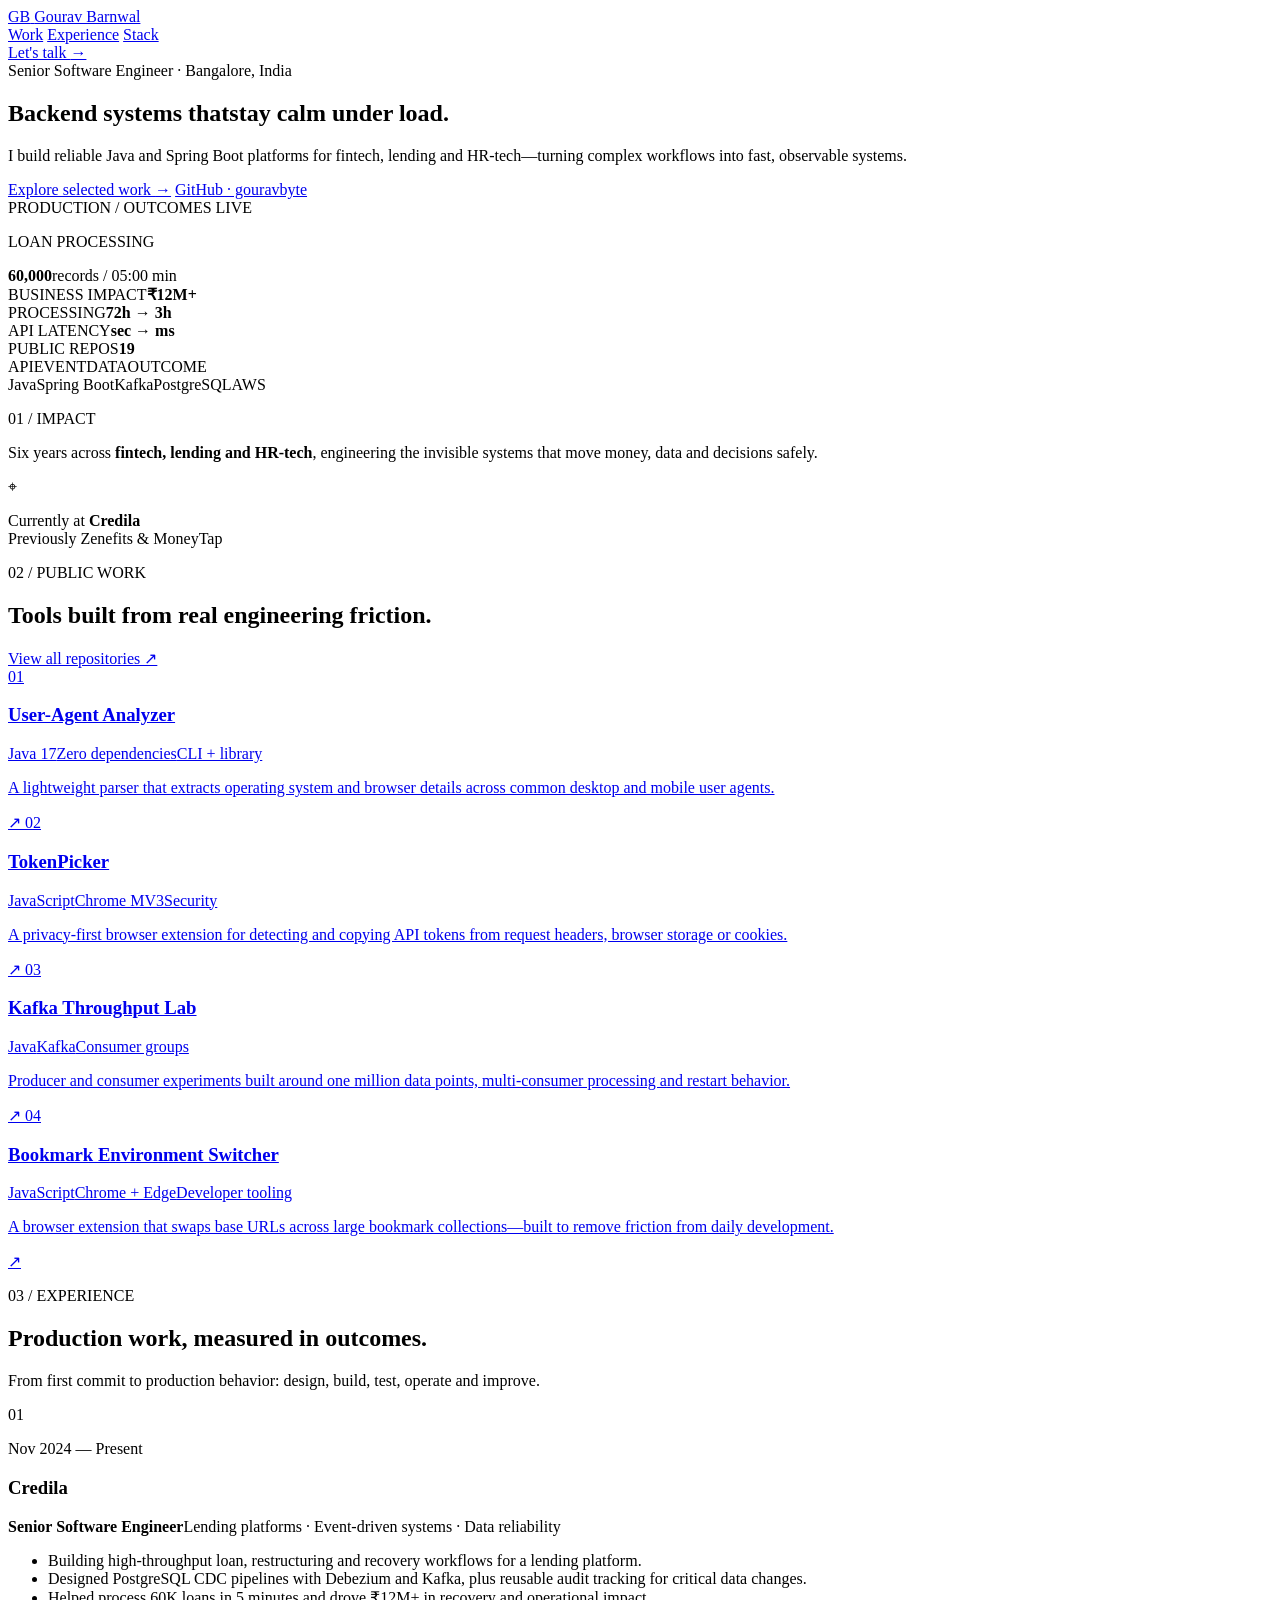
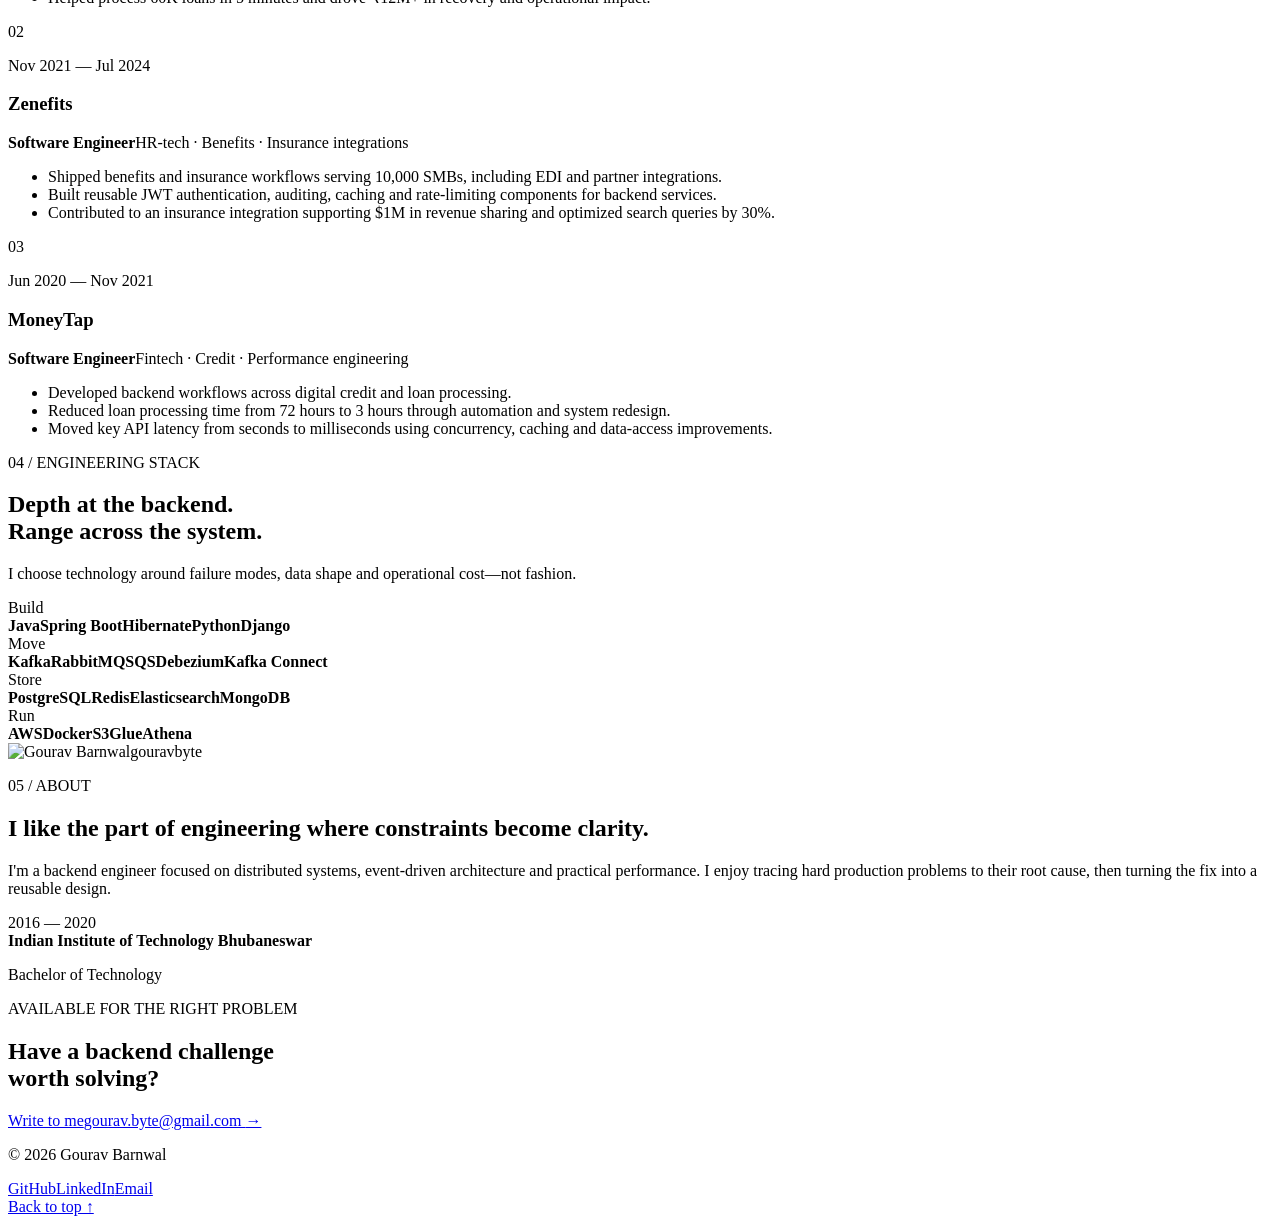
==== index.html @ ee2bed43 "Publish portfolio" ====
<!doctype html>
<html lang="en">
  <head>
    <meta charset="utf-8">
    <meta name="viewport" content="width=device-width, initial-scale=1">
    <title>Gourav Barnwal — Senior Backend Engineer</title>
    <meta name="description" content="Senior Software Engineer building reliable backend systems, distributed platforms, and event-driven architectures with Java and Spring Boot.">
    <meta name="keywords" content="Gourav Barnwal, Senior Software Engineer, Backend Engineer, Java, Spring Boot, Distributed Systems">
    <meta name="theme-color" content="#0b1724">
    <link rel="canonical" href="https://gouravbyte.github.io/">
    <link rel="icon" href="assets/avatar.jpg" type="image/jpeg">
    <link rel="preload" href="assets/avatar.jpg" as="image">
    <link rel="stylesheet" href="assets/styles.css">
    <meta property="og:title" content="Gourav Barnwal — Senior Backend Engineer">
    <meta property="og:description" content="Backend systems that stay calm under load. Java, Spring Boot, Kafka, PostgreSQL and AWS.">
    <meta property="og:type" content="website">
    <meta property="og:url" content="https://gouravbyte.github.io/">
    <meta property="og:image" content="https://avatars.githubusercontent.com/u/154265869?v=4">
    <meta name="twitter:card" content="summary">
    <meta name="twitter:title" content="Gourav Barnwal — Senior Backend Engineer">
    <meta name="twitter:description" content="Backend systems that stay calm under load. Java, Spring Boot, Kafka, PostgreSQL and AWS.">
    <meta name="twitter:image" content="https://avatars.githubusercontent.com/u/154265869?v=4">
  </head>
  <body>
    <main>
      <header class="site-header">
        <a class="brand" href="#top" aria-label="Gourav Barnwal — home">
          <span class="brand-mark">GB</span>
          <span class="brand-name">Gourav Barnwal</span>
        </a>
        <nav aria-label="Primary navigation">
          <a href="#work">Work</a>
          <a href="#experience">Experience</a>
          <a href="#stack">Stack</a>
        </nav>
        <a class="header-contact" href="mailto:gourav.byte@gmail.com">
          Let's talk <span aria-hidden="true">→</span>
        </a>
      </header>

      <section class="hero shell" id="top">
        <div class="hero-copy">
          <div class="eyebrow"><span class="pulse"></span> Senior Software Engineer · Bangalore, India</div>
          <h1>Backend systems that<span>stay calm under load.</span></h1>
          <p class="hero-lede">I build reliable Java and Spring Boot platforms for fintech, lending and HR-tech—turning complex workflows into fast, observable systems.</p>
          <div class="hero-actions">
            <a class="button button-primary" href="#work">Explore selected work <span aria-hidden="true">→</span></a>
            <a class="button button-secondary" href="https://github.com/gouravbyte" target="_blank" rel="noreferrer">GitHub · gouravbyte</a>
          </div>
        </div>
        <div class="signal-card" aria-label="Selected engineering outcomes">
          <div class="signal-head"><span>PRODUCTION / OUTCOMES</span><span class="live"><i></i> LIVE</span></div>
          <div class="signal-main"><p>LOAN PROCESSING</p><strong>60,000</strong><span>records / 05:00 min</span></div>
          <div class="signal-grid">
            <div><span>BUSINESS IMPACT</span><strong>₹12M+</strong></div>
            <div><span>PROCESSING</span><strong>72h → 3h</strong></div>
            <div><span>API LATENCY</span><strong>sec → ms</strong></div>
            <div><span>PUBLIC REPOS</span><strong>19</strong></div>
          </div>
          <div class="signal-flow" aria-hidden="true"><span>API</span><b></b><span>EVENT</span><b></b><span>DATA</span><b></b><span>OUTCOME</span></div>
        </div>
        <div class="hero-foot"><span>Java</span><i></i><span>Spring Boot</span><i></i><span>Kafka</span><i></i><span>PostgreSQL</span><i></i><span>AWS</span></div>
      </section>

      <section class="impact-band" aria-label="Professional summary">
        <div class="shell impact-grid">
          <p class="section-kicker">01 / IMPACT</p>
          <p class="impact-statement">Six years across <strong>fintech, lending and HR-tech</strong>, engineering the invisible systems that move money, data and decisions safely.</p>
          <div class="impact-note">
            <span aria-hidden="true">⌖</span>
            <p>Currently at <strong>Credila</strong><br>Previously Zenefits &amp; MoneyTap</p>
          </div>
        </div>
      </section>

      <section class="projects shell section" id="work">
        <div class="section-heading">
          <div><p class="section-kicker">02 / PUBLIC WORK</p><h2>Tools built from real engineering friction.</h2></div>
          <a class="text-link" href="https://github.com/gouravbyte?tab=repositories" target="_blank" rel="noreferrer">View all repositories ↗</a>
        </div>
        <div class="project-list">
          <a class="project-row" href="https://github.com/gouravbyte/user-agent-analyzer" target="_blank" rel="noreferrer">
            <span class="project-index">01</span>
            <div class="project-title"><h3>User-Agent Analyzer</h3><div class="tag-list"><span>Java 17</span><span>Zero dependencies</span><span>CLI + library</span></div></div>
            <p>A lightweight parser that extracts operating system and browser details across common desktop and mobile user agents.</p>
            <span class="project-arrow" aria-hidden="true">↗</span>
          </a>
          <a class="project-row" href="https://github.com/gouravbyte/TokenPicker" target="_blank" rel="noreferrer">
            <span class="project-index">02</span>
            <div class="project-title"><h3>TokenPicker</h3><div class="tag-list"><span>JavaScript</span><span>Chrome MV3</span><span>Security</span></div></div>
            <p>A privacy-first browser extension for detecting and copying API tokens from request headers, browser storage or cookies.</p>
            <span class="project-arrow" aria-hidden="true">↗</span>
          </a>
          <a class="project-row" href="https://github.com/gouravbyte/kafka-producer-example" target="_blank" rel="noreferrer">
            <span class="project-index">03</span>
            <div class="project-title"><h3>Kafka Throughput Lab</h3><div class="tag-list"><span>Java</span><span>Kafka</span><span>Consumer groups</span></div></div>
            <p>Producer and consumer experiments built around one million data points, multi-consumer processing and restart behavior.</p>
            <span class="project-arrow" aria-hidden="true">↗</span>
          </a>
          <a class="project-row" href="https://github.com/gouravbyte/BookmarkUrlExtension" target="_blank" rel="noreferrer">
            <span class="project-index">04</span>
            <div class="project-title"><h3>Bookmark Environment Switcher</h3><div class="tag-list"><span>JavaScript</span><span>Chrome + Edge</span><span>Developer tooling</span></div></div>
            <p>A browser extension that swaps base URLs across large bookmark collections—built to remove friction from daily development.</p>
            <span class="project-arrow" aria-hidden="true">↗</span>
          </a>
        </div>
      </section>

      <section class="experience-section section" id="experience">
        <div class="shell">
          <div class="section-heading light-heading">
            <div><p class="section-kicker">03 / EXPERIENCE</p><h2>Production work, measured in outcomes.</h2></div>
            <p>From first commit to production behavior: design, build, test, operate and improve.</p>
          </div>
          <div class="timeline">
            <article class="job">
              <div class="job-marker"><span>01</span></div>
              <div class="job-summary"><p>Nov 2024 — Present</p><h3>Credila</h3><strong>Senior Software Engineer</strong><span>Lending platforms · Event-driven systems · Data reliability</span></div>
              <ul><li>Building high-throughput loan, restructuring and recovery workflows for a lending platform.</li><li>Designed PostgreSQL CDC pipelines with Debezium and Kafka, plus reusable audit tracking for critical data changes.</li><li>Helped process 60K loans in 5 minutes and drove ₹12M+ in recovery and operational impact.</li></ul>
            </article>
            <article class="job">
              <div class="job-marker"><span>02</span></div>
              <div class="job-summary"><p>Nov 2021 — Jul 2024</p><h3>Zenefits</h3><strong>Software Engineer</strong><span>HR-tech · Benefits · Insurance integrations</span></div>
              <ul><li>Shipped benefits and insurance workflows serving 10,000 SMBs, including EDI and partner integrations.</li><li>Built reusable JWT authentication, auditing, caching and rate-limiting components for backend services.</li><li>Contributed to an insurance integration supporting $1M in revenue sharing and optimized search queries by 30%.</li></ul>
            </article>
            <article class="job">
              <div class="job-marker"><span>03</span></div>
              <div class="job-summary"><p>Jun 2020 — Nov 2021</p><h3>MoneyTap</h3><strong>Software Engineer</strong><span>Fintech · Credit · Performance engineering</span></div>
              <ul><li>Developed backend workflows across digital credit and loan processing.</li><li>Reduced loan processing time from 72 hours to 3 hours through automation and system redesign.</li><li>Moved key API latency from seconds to milliseconds using concurrency, caching and data-access improvements.</li></ul>
            </article>
          </div>
        </div>
      </section>

      <section class="stack-section shell section" id="stack">
        <div class="stack-intro"><p class="section-kicker">04 / ENGINEERING STACK</p><h2>Depth at the backend.<br>Range across the system.</h2><p>I choose technology around failure modes, data shape and operational cost—not fashion.</p></div>
        <div class="stack-table">
          <div class="stack-row"><span>Build</span><div><strong>Java</strong><strong>Spring Boot</strong><strong>Hibernate</strong><strong>Python</strong><strong>Django</strong></div></div>
          <div class="stack-row"><span>Move</span><div><strong>Kafka</strong><strong>RabbitMQ</strong><strong>SQS</strong><strong>Debezium</strong><strong>Kafka Connect</strong></div></div>
          <div class="stack-row"><span>Store</span><div><strong>PostgreSQL</strong><strong>Redis</strong><strong>Elasticsearch</strong><strong>MongoDB</strong></div></div>
          <div class="stack-row"><span>Run</span><div><strong>AWS</strong><strong>Docker</strong><strong>S3</strong><strong>Glue</strong><strong>Athena</strong></div></div>
        </div>
      </section>

      <section class="about-section">
        <div class="shell about-grid">
          <div class="portrait-wrap"><div class="portrait-halo"></div><img src="assets/avatar.jpg" alt="Gourav Barnwal" width="380" height="430"><span>gouravbyte</span></div>
          <div class="about-copy">
            <p class="section-kicker">05 / ABOUT</p>
            <h2>I like the part of engineering where constraints become clarity.</h2>
            <p>I'm a backend engineer focused on distributed systems, event-driven architecture and practical performance. I enjoy tracing hard production problems to their root cause, then turning the fix into a reusable design.</p>
            <div class="education"><span>2016 — 2020</span><div><strong>Indian Institute of Technology Bhubaneswar</strong><p>Bachelor of Technology</p></div></div>
          </div>
        </div>
      </section>

      <footer>
        <div class="shell footer-grid">
          <div><p class="section-kicker">AVAILABLE FOR THE RIGHT PROBLEM</p><h2>Have a backend challenge<br>worth solving?</h2></div>
          <a class="footer-email" href="mailto:gourav.byte@gmail.com"><span>Write to me</span>gourav.byte@gmail.com <b aria-hidden="true">→</b></a>
        </div>
        <div class="shell footer-bottom">
          <p>© 2026 Gourav Barnwal</p>
          <div><a href="https://github.com/gouravbyte" target="_blank" rel="noreferrer">GitHub</a><a href="https://www.linkedin.com/in/softenggourav/" target="_blank" rel="noreferrer">LinkedIn</a><a href="mailto:gourav.byte@gmail.com">Email</a></div>
          <a href="#top">Back to top ↑</a>
        </div>
      </footer>
    </main>
  </body>
</html>
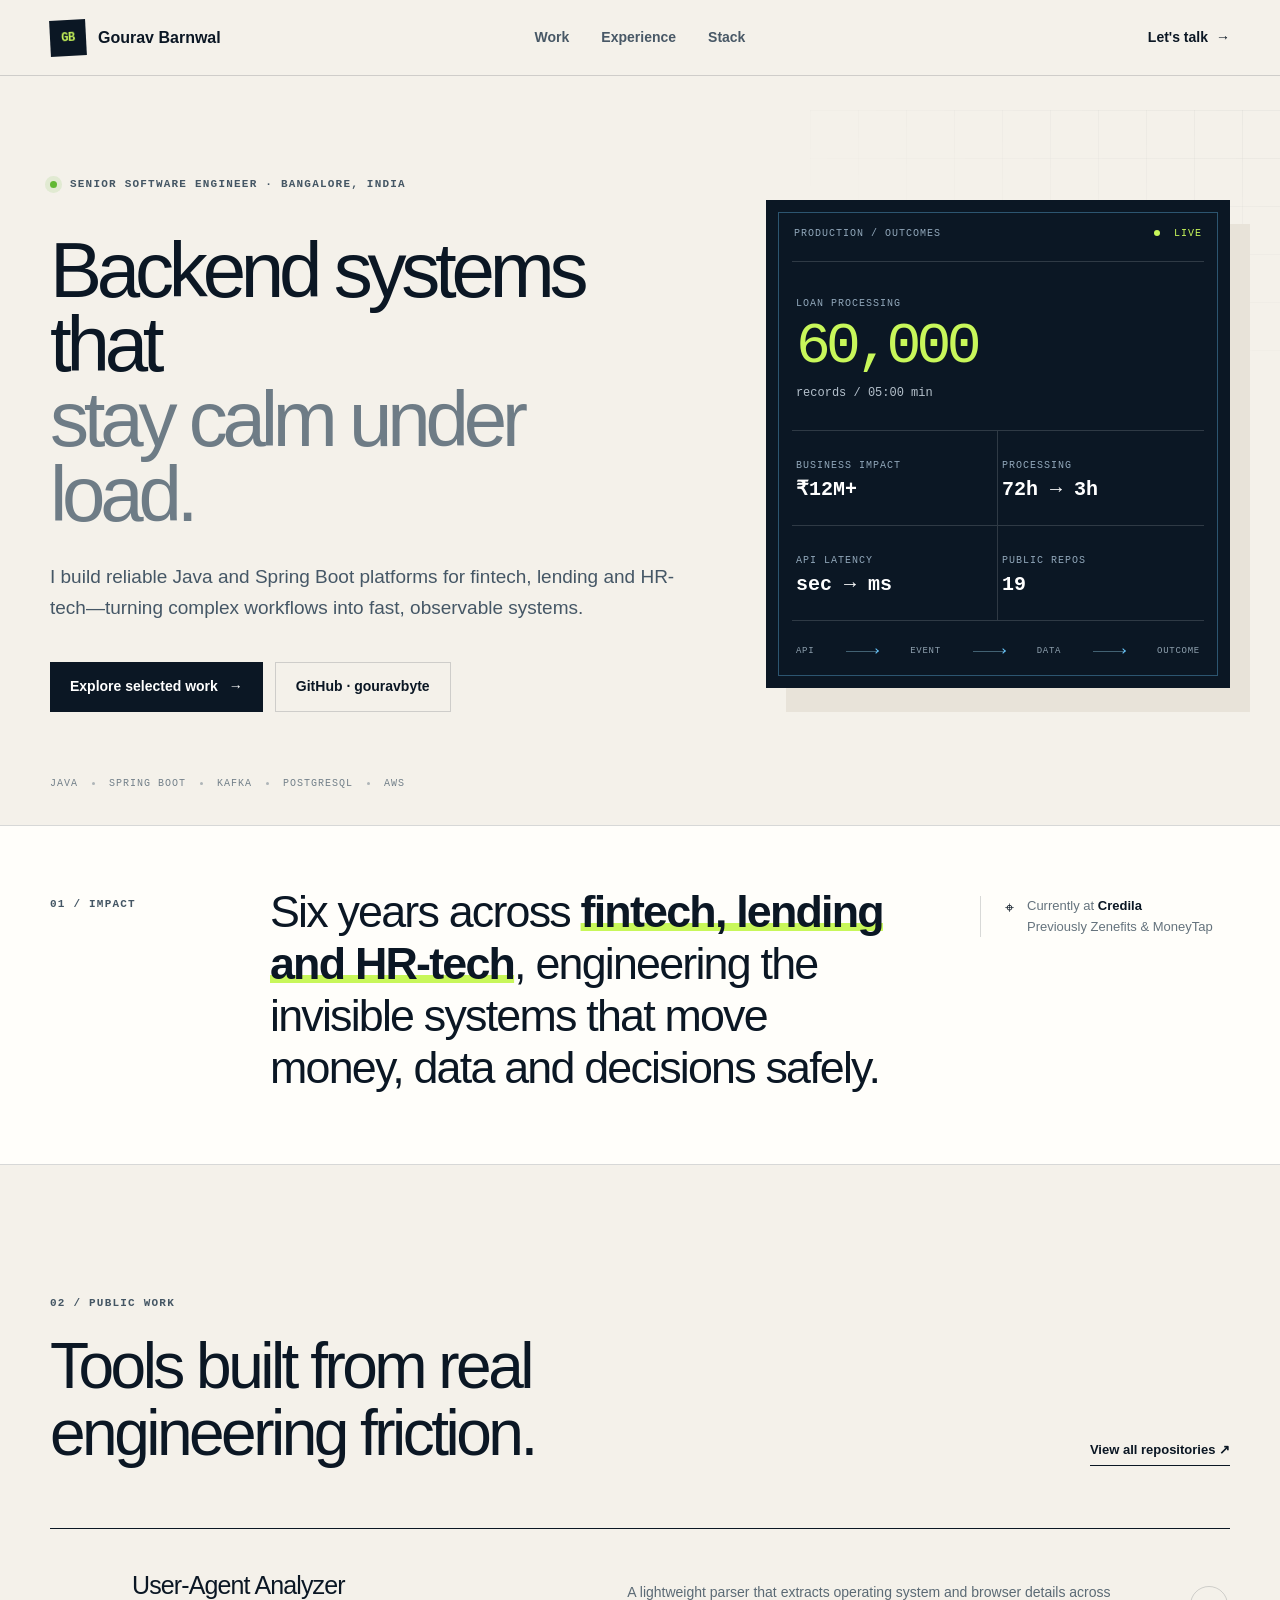
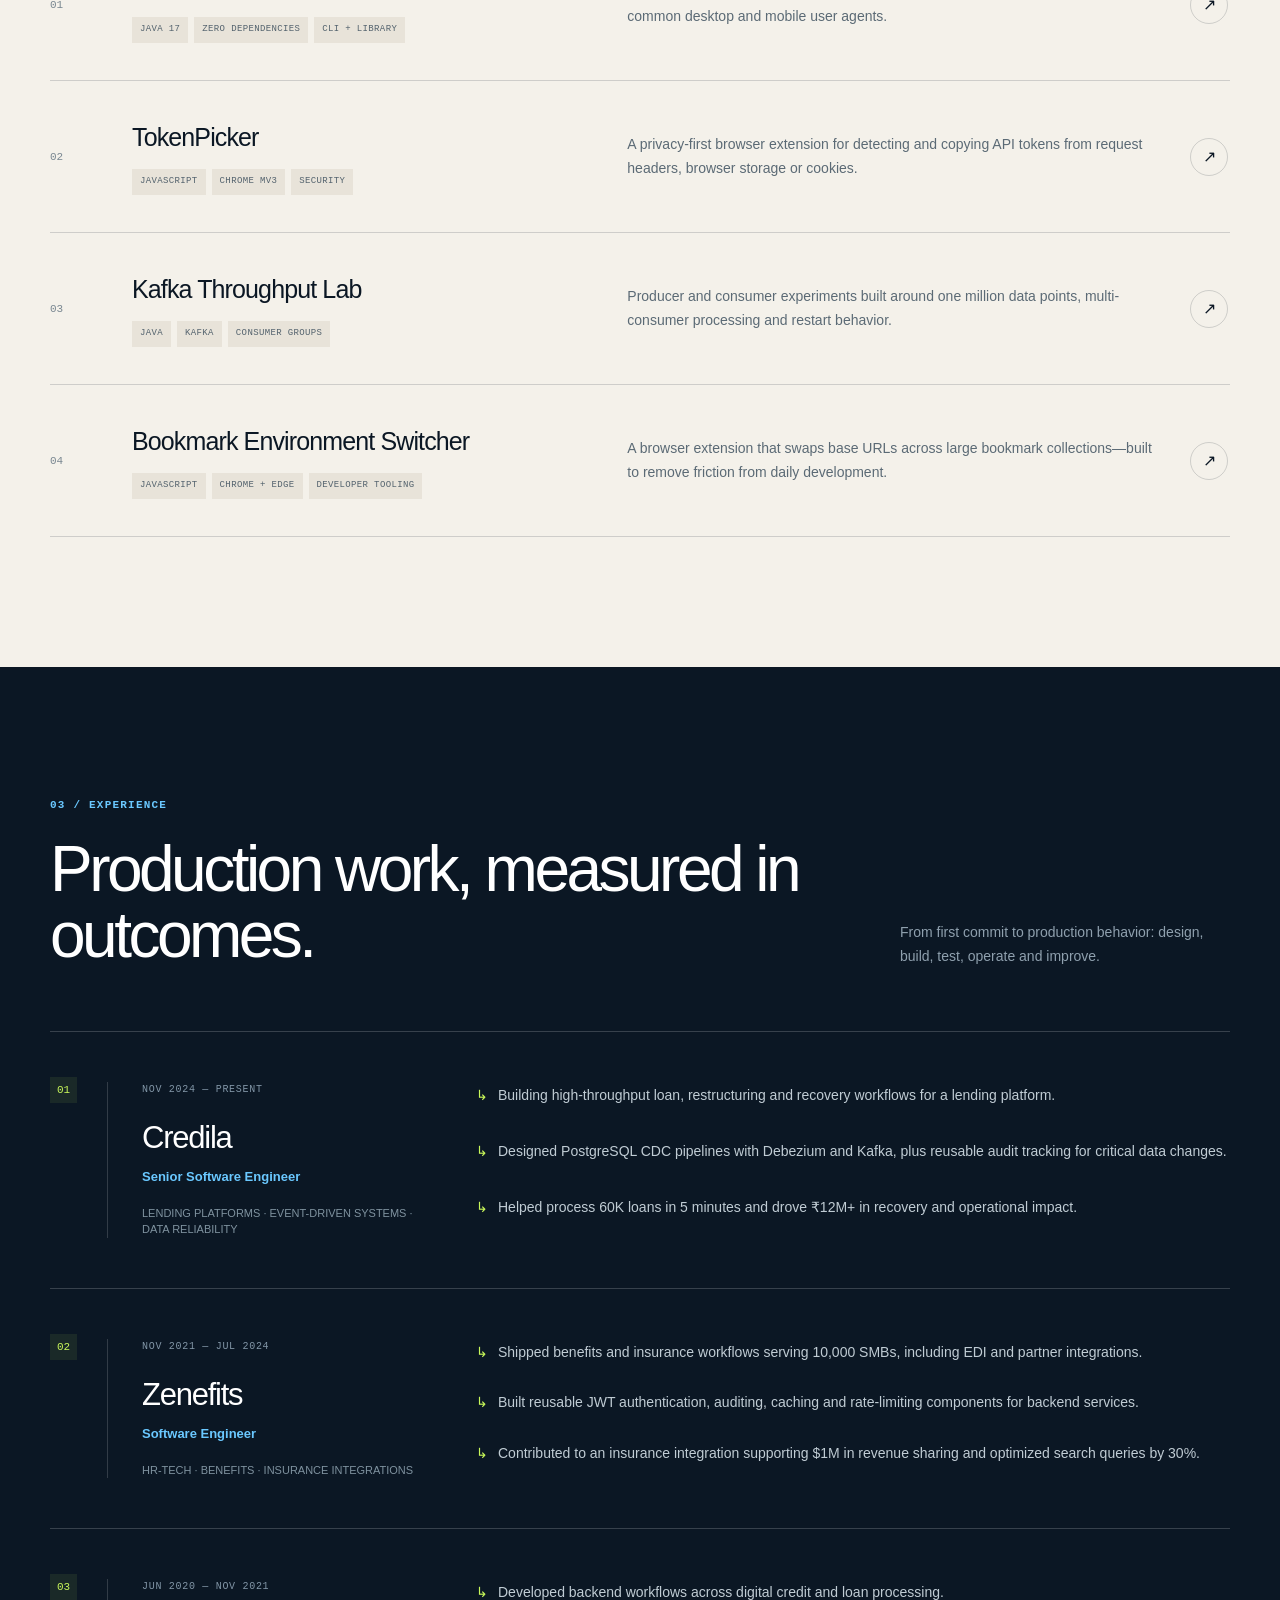
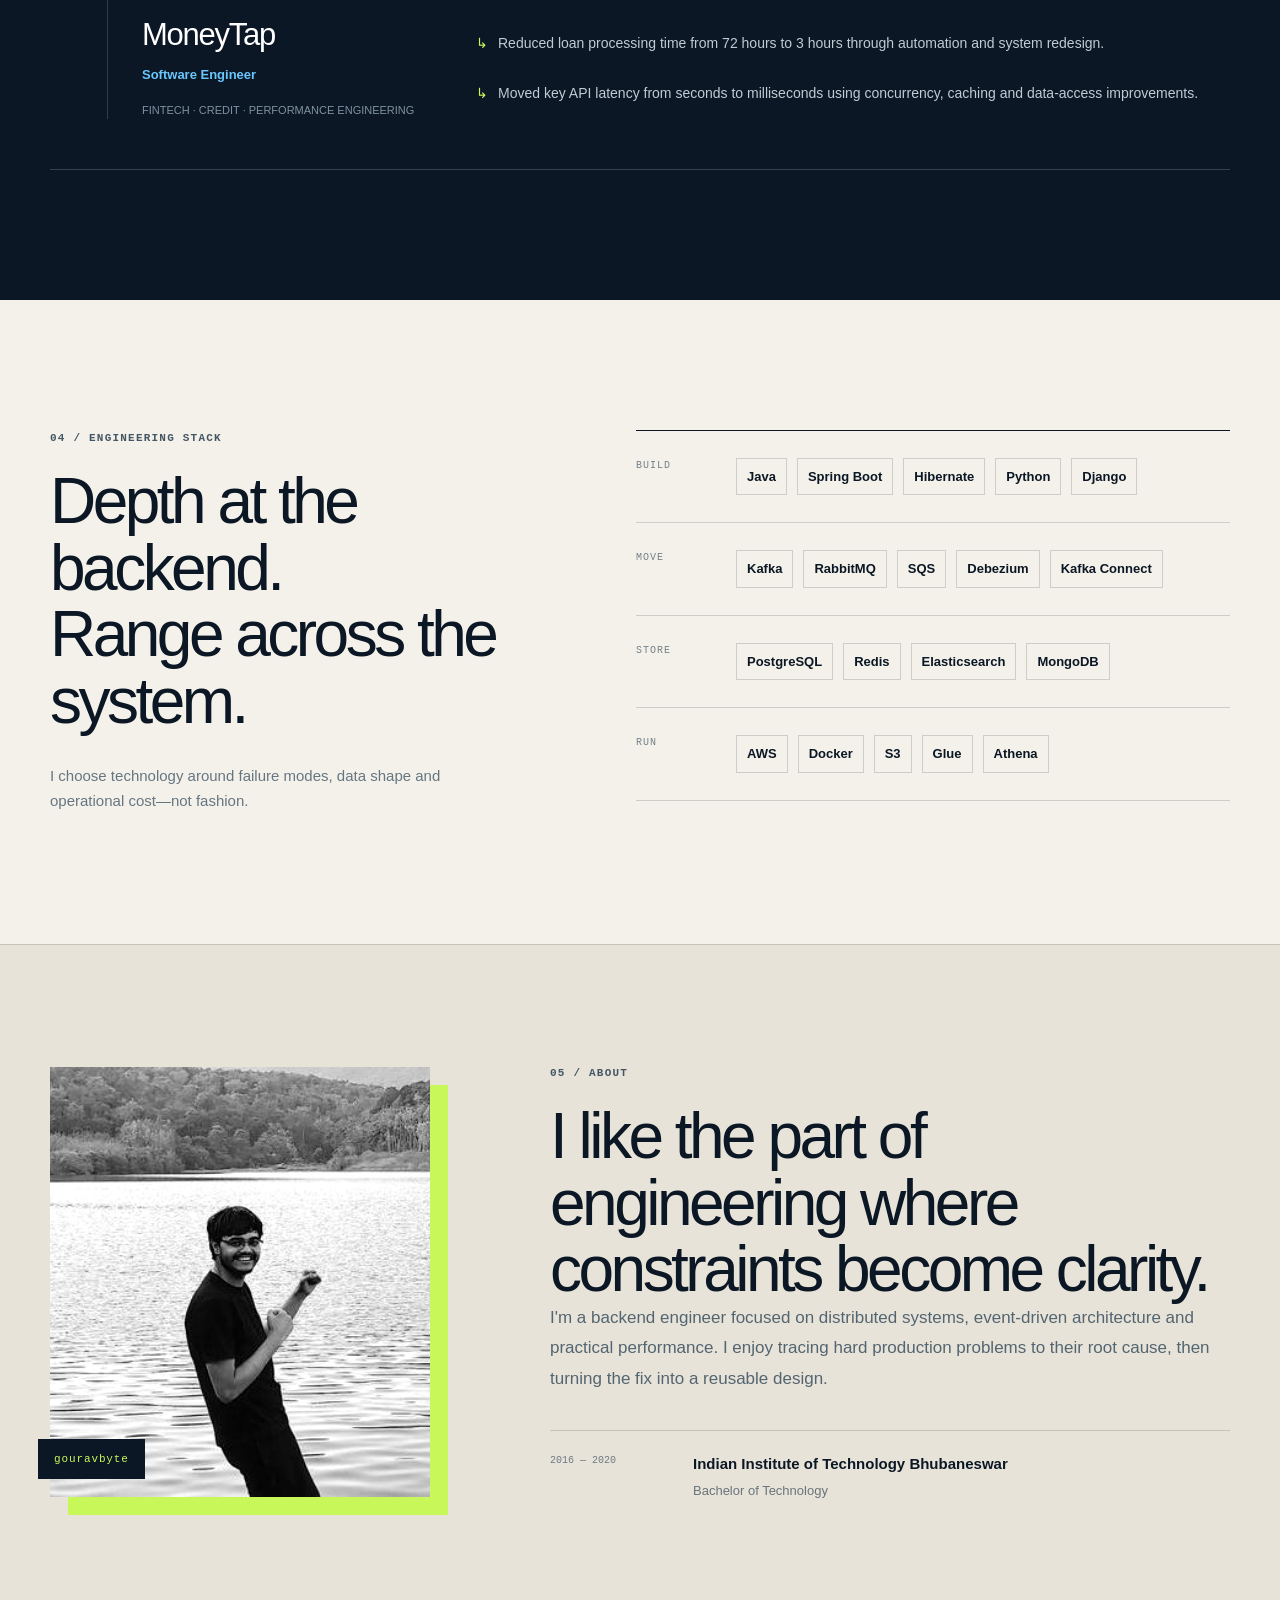
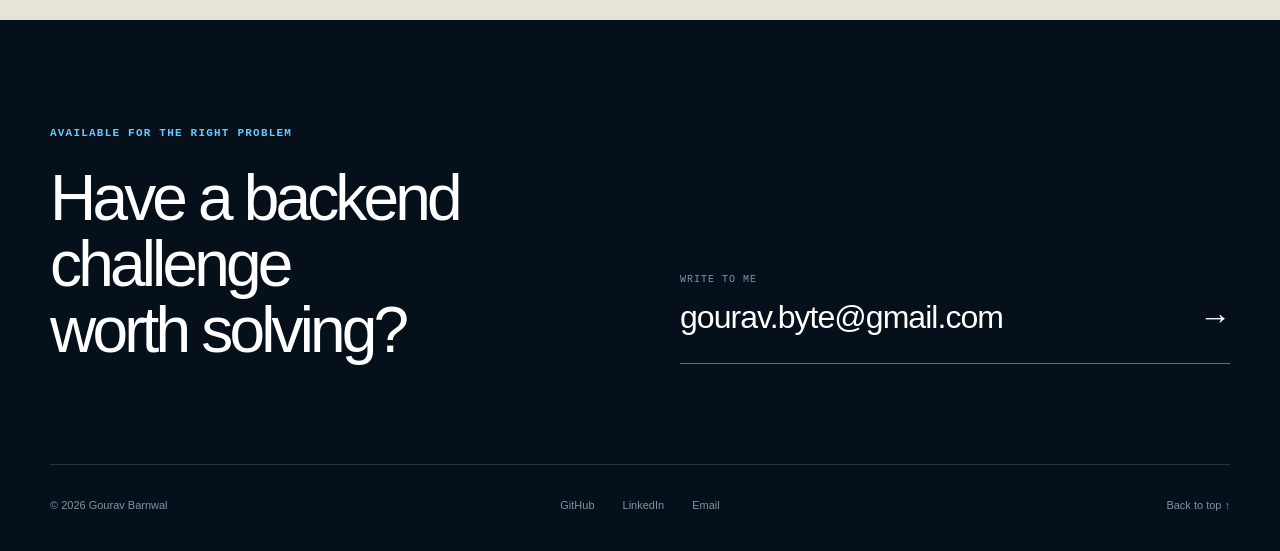
==== commit 8bc88f60: "Fix LinkedIn profile link" ====
--- a/index.html
+++ b/index.html
@@ -161,7 +161,7 @@
         </div>
         <div class="shell footer-bottom">
           <p>© 2026 Gourav Barnwal</p>
-          <div><a href="https://github.com/gouravbyte" target="_blank" rel="noreferrer">GitHub</a><a href="https://www.linkedin.com/in/softenggourav/" target="_blank" rel="noreferrer">LinkedIn</a><a href="mailto:gourav.byte@gmail.com">Email</a></div>
+          <div><a href="https://github.com/gouravbyte" target="_blank" rel="noreferrer">GitHub</a><a href="https://www.linkedin.com/in/gouravbyte/" target="_blank" rel="noreferrer">LinkedIn</a><a href="mailto:gourav.byte@gmail.com">Email</a></div>
           <a href="#top">Back to top ↑</a>
         </div>
       </footer>
--- a/assets/styles.css
+++ b/assets/styles.css
@@ -0,0 +1,2 @@
+/*! tailwindcss v4.2.1 | MIT License | https://tailwindcss.com */
+@layer theme{:root,:host{--font-sans:ui-sans-serif, system-ui, sans-serif, "Apple Color Emoji", "Segoe UI Emoji", "Segoe UI Symbol", "Noto Color Emoji";--font-mono:ui-monospace, SFMono-Regular, Menlo, Monaco, Consolas, "Liberation Mono", "Courier New", monospace;--spacing:.25rem;--default-font-family:var(--font-sans);--default-mono-font-family:var(--font-mono)}}@layer base{*,:after,:before{box-sizing:border-box;border:0 solid;margin:0;padding:0}::backdrop{box-sizing:border-box;border:0 solid;margin:0;padding:0}::file-selector-button{box-sizing:border-box;border:0 solid;margin:0;padding:0}html,:host{-webkit-text-size-adjust:100%;tab-size:4;line-height:1.5;font-family:var(--default-font-family,ui-sans-serif, system-ui, sans-serif, "Apple Color Emoji", "Segoe UI Emoji", "Segoe UI Symbol", "Noto Color Emoji");font-feature-settings:var(--default-font-feature-settings,normal);font-variation-settings:var(--default-font-variation-settings,normal);-webkit-tap-highlight-color:transparent}hr{height:0;color:inherit;border-top-width:1px}abbr:where([title]){-webkit-text-decoration:underline dotted;text-decoration:underline dotted}h1,h2,h3,h4,h5,h6{font-size:inherit;font-weight:inherit}a{color:inherit;-webkit-text-decoration:inherit;-webkit-text-decoration:inherit;-webkit-text-decoration:inherit;-webkit-text-decoration:inherit;text-decoration:inherit}b,strong{font-weight:bolder}code,kbd,samp,pre{font-family:var(--default-mono-font-family,ui-monospace, SFMono-Regular, Menlo, Monaco, Consolas, "Liberation Mono", "Courier New", monospace);font-feature-settings:var(--default-mono-font-feature-settings,normal);font-variation-settings:var(--default-mono-font-variation-settings,normal);font-size:1em}small{font-size:80%}sub,sup{vertical-align:baseline;font-size:75%;line-height:0;position:relative}sub{bottom:-.25em}sup{top:-.5em}table{text-indent:0;border-color:inherit;border-collapse:collapse}:-moz-focusring{outline:auto}progress{vertical-align:baseline}summary{display:list-item}ol,ul,menu{list-style:none}img,svg,video,canvas,audio,iframe,embed,object{vertical-align:middle;display:block}img,video{max-width:100%;height:auto}button,input,select,optgroup,textarea{font:inherit;font-feature-settings:inherit;font-variation-settings:inherit;letter-spacing:inherit;color:inherit;opacity:1;background-color:#0000;border-radius:0}::file-selector-button{font:inherit;font-feature-settings:inherit;font-variation-settings:inherit;letter-spacing:inherit;color:inherit;opacity:1;background-color:#0000;border-radius:0}:where(select:is([multiple],[size])) optgroup{font-weight:bolder}:where(select:is([multiple],[size])) optgroup option{padding-inline-start:20px}::file-selector-button{margin-inline-end:4px}::placeholder{opacity:1}@supports (not ((-webkit-appearance:-apple-pay-button))) or (contain-intrinsic-size:1px){::placeholder{color:currentColor}@supports (color:color-mix(in lab, red, red)){::placeholder{color:color-mix(in oklab, currentcolor 50%, transparent)}}}textarea{resize:vertical}::-webkit-search-decoration{-webkit-appearance:none}::-webkit-date-and-time-value{min-height:1lh;text-align:inherit}::-webkit-datetime-edit{display:inline-flex}::-webkit-datetime-edit-fields-wrapper{padding:0}::-webkit-datetime-edit{padding-block:0}::-webkit-datetime-edit-year-field{padding-block:0}::-webkit-datetime-edit-month-field{padding-block:0}::-webkit-datetime-edit-day-field{padding-block:0}::-webkit-datetime-edit-hour-field{padding-block:0}::-webkit-datetime-edit-minute-field{padding-block:0}::-webkit-datetime-edit-second-field{padding-block:0}::-webkit-datetime-edit-millisecond-field{padding-block:0}::-webkit-datetime-edit-meridiem-field{padding-block:0}::-webkit-calendar-picker-indicator{line-height:1}:-moz-ui-invalid{box-shadow:none}button,input:where([type=button],[type=reset],[type=submit]){-webkit-appearance:button;appearance:button}::file-selector-button{-webkit-appearance:button;appearance:button}::-webkit-inner-spin-button{height:auto}::-webkit-outer-spin-button{height:auto}[hidden]:where(:not([hidden=until-found])){display:none!important}}@layer components;@layer utilities{.invisible{visibility:hidden}.start{inset-inline-start:var(--spacing)}}:root{--ink:#0b1724;--ink-soft:#1a2c3e;--paper:#f4f1ea;--paper-deep:#e8e3d9;--white:#fffefa;--muted:#62707d;--line:#0b172429;--acid:#c8f75a;--blue:#6ac8ff;--mono:"SFMono-Regular", Consolas, "Liberation Mono", monospace;--sans:Inter, ui-sans-serif, -apple-system, BlinkMacSystemFont, "Segoe UI", sans-serif}*{box-sizing:border-box}html{scroll-behavior:smooth}body{background:var(--paper);color:var(--ink);font-family:var(--sans);-webkit-font-smoothing:antialiased;margin:0}a{color:inherit;text-decoration:none}.shell{width:min(1180px,100% - 48px);margin-inline:auto}.site-header{-webkit-backdrop-filter:blur(18px);backdrop-filter:blur(18px);border-bottom:1px solid var(--line);z-index:20;background:#f4f1eae6;grid-template-columns:1fr auto 1fr;align-items:center;height:76px;padding:0 max(24px,50vw - 590px);display:grid;position:sticky;top:0}.brand{align-items:center;gap:12px;font-weight:760;display:flex}.brand-mark{background:var(--ink);color:var(--acid);font-family:var(--mono);letter-spacing:-.04em;justify-content:center;align-items:center;width:36px;height:36px;font-size:12px;display:flex;transform:rotate(-3deg)}.site-header nav{gap:32px;display:flex}.site-header nav a{color:#485866;font-size:14px;font-weight:650}.site-header nav a:hover{color:var(--ink)}.header-contact{justify-self:end;align-items:center;gap:8px;font-size:14px;font-weight:750;display:flex}.header-contact svg{transition:transform .2s}.header-contact:hover svg{transform:translate(4px)}.hero{grid-template-columns:minmax(0,1.15fr) minmax(390px,.85fr);column-gap:88px;min-height:700px;padding-top:100px;padding-bottom:34px;display:grid;position:relative}.hero:before{background-image:linear-gradient(var(--line) 1px, transparent 1px), linear-gradient(90deg, var(--line) 1px, transparent 1px);content:"";opacity:.25;pointer-events:none;background-size:48px 48px;width:500px;height:270px;position:absolute;top:34px;right:-80px;-webkit-mask-image:linear-gradient(to bottom left,#000,#0000 70%);mask-image:linear-gradient(to bottom left,#000,#0000 70%)}.hero-copy{z-index:1;position:relative}.eyebrow,.section-kicker{color:#445664;font-family:var(--mono);letter-spacing:.11em;text-transform:uppercase;align-items:center;margin:0;font-size:11px;font-weight:700;display:flex}.pulse{background:#61b833;border-radius:50%;width:7px;height:7px;margin-right:13px;box-shadow:0 0 0 5px #61b83321}.hero h1{letter-spacing:-.067em;max-width:760px;margin:40px 0 30px;font-size:clamp(54px,6.1vw,88px);line-height:.96}.hero h1 span{color:#6e7c86;display:block}.hero-lede{color:#455766;max-width:650px;margin:0;font-size:19px;line-height:1.62}.hero-actions{flex-wrap:wrap;gap:12px;margin-top:38px;display:flex}.button{align-items:center;gap:11px;min-height:50px;padding:0 20px;font-size:14px;font-weight:750;display:inline-flex}.button-primary{background:var(--ink);color:#fff}.button-primary:hover{background:var(--ink-soft)}.button-primary svg{color:var(--acid)}.button-secondary{border:1px solid var(--line)}.button-secondary:hover{background:var(--white)}.signal-card{background:var(--ink);box-shadow:20px 24px 0 var(--paper-deep);color:#fff;z-index:1;align-self:center;min-height:430px;padding:26px;position:relative}.signal-card:after{content:"";pointer-events:none;border:1px solid #6ac8ff59;position:absolute;inset:12px}.signal-head{color:#91a7ba;font-family:var(--mono);letter-spacing:.1em;z-index:1;border-bottom:1px solid #ffffff26;justify-content:space-between;padding:0 2px 20px;font-size:10px;display:flex;position:relative}.live{color:var(--acid)}.live i{background:var(--acid);border-radius:50%;width:6px;height:6px;margin-right:7px;display:inline-block}.signal-main{z-index:1;padding:34px 4px 28px;position:relative}.signal-main p,.signal-grid span{color:#91a7ba;font-family:var(--mono);letter-spacing:.1em;margin:0 0 8px;font-size:10px}.signal-main strong{color:var(--acid);font-family:var(--mono);letter-spacing:-.08em;font-size:58px;font-weight:500;line-height:.95;display:block}.signal-main>span{color:#b5c1cc;font-family:var(--mono);margin-top:10px;font-size:12px;display:block}.signal-grid{z-index:1;border-top:1px solid #ffffff26;border-bottom:1px solid #ffffff26;grid-template-columns:1fr 1fr;display:grid;position:relative}.signal-grid div{padding:20px 4px}.signal-grid div:nth-child(odd){border-right:1px solid #ffffff26}.signal-grid div:nth-child(-n+2){border-bottom:1px solid #ffffff26}.signal-grid strong{font-family:var(--mono);font-size:20px;font-weight:600;display:block}.signal-flow{color:#8fa1af;font-family:var(--mono);letter-spacing:.08em;z-index:1;justify-content:space-between;align-items:center;padding:24px 4px 3px;font-size:9px;display:flex;position:relative}.signal-flow b{background:#426172;width:32px;height:1px;position:relative}.signal-flow b:after{content:"";border:1px solid #6ac8ff;border-width:1px 1px 0 0;width:4px;height:4px;position:absolute;top:-2px;right:0;transform:rotate(45deg)}.hero-foot{color:#73808a;font-family:var(--mono);letter-spacing:.1em;text-transform:uppercase;flex-wrap:wrap;grid-column:1/-1;align-self:end;align-items:center;gap:14px;margin-top:64px;font-size:10px;display:flex}.hero-foot i{background:#aeb5b8;border-radius:50%;width:3px;height:3px}.impact-band{background:var(--white);border-bottom:1px solid var(--line);border-top:1px solid var(--line)}.impact-grid{grid-template-columns:150px 1fr 250px;align-items:start;gap:70px;padding-top:70px;padding-bottom:70px;display:grid}.impact-statement{letter-spacing:-.04em;margin:-10px 0 0;font-size:clamp(30px,3.5vw,48px);line-height:1.16}.impact-statement strong{-webkit-text-decoration-color:var(--acid);-webkit-text-decoration-color:var(--acid);-webkit-text-decoration-color:var(--acid);text-decoration-color:var(--acid);text-underline-offset:-4px;text-decoration-skip-ink:none;text-decoration-line:underline;text-decoration-thickness:8px}.impact-note{border-left:1px solid var(--line);align-items:flex-start;gap:13px;padding-left:24px;display:flex}.impact-note svg{color:#557180;flex:none}.impact-note p{color:#65737d;margin:0;font-size:13px;line-height:1.6}.impact-note strong{color:var(--ink)}.section{padding-top:130px;padding-bottom:130px}.section-heading{justify-content:space-between;align-items:end;margin-bottom:62px;display:flex}.section-heading h2,.stack-intro h2,.about-copy h2{letter-spacing:-.055em;max-width:780px;margin:22px 0 0;font-size:clamp(38px,5vw,64px);line-height:1.04}.text-link{border-bottom:1px solid var(--ink);align-items:center;gap:8px;padding-bottom:6px;font-size:13px;font-weight:750;display:flex}.project-list{border-top:1px solid var(--ink)}.project-row{border-bottom:1px solid var(--line);grid-template-columns:58px 1.05fr 1.2fr 40px;align-items:center;gap:24px;min-height:152px;transition:background .2s,padding .2s;display:grid}.project-row:hover{background:var(--white);padding-left:18px}.project-index{color:#798791;font-family:var(--mono);font-size:11px}.project-title h3{letter-spacing:-.035em;margin:0 0 13px;font-size:25px}.tag-list{flex-wrap:wrap;gap:6px;display:flex}.tag-list span{background:var(--paper-deep);color:#53626d;font-family:var(--mono);letter-spacing:.04em;text-transform:uppercase;padding:6px 8px;font-size:9px}.project-row>p{color:#5b6a75;margin:0;font-size:14px;line-height:1.7}.project-arrow{border:1px solid var(--line);border-radius:50%;justify-content:center;align-items:center;width:38px;height:38px;transition:background .2s,color .2s;display:flex}.project-row:hover .project-arrow{background:var(--ink);color:var(--acid)}.experience-section{background:var(--ink);color:#fff}.light-heading .section-kicker{color:var(--blue)}.light-heading>p{color:#8fa0ae;max-width:330px;margin:0;font-size:14px;line-height:1.7}.timeline{border-top:1px solid #ffffff2e}.job{border-bottom:1px solid #ffffff2e;grid-template-columns:58px 300px 1fr;gap:34px;padding:50px 0;display:grid}.job-marker{color:var(--acid);font-family:var(--mono);border-right:1px solid #ffffff29;font-size:11px}.job-marker span{background:#c8f75a14;padding:7px}.job-summary>p{color:#8296a7;font-family:var(--mono);letter-spacing:.07em;text-transform:uppercase;margin:0 0 18px;font-size:10px}.job-summary h3{letter-spacing:-.04em;margin:0 0 6px;font-size:31px}.job-summary strong{color:var(--blue);font-size:13px;display:block}.job-summary>span{color:#7f929f;text-transform:uppercase;margin-top:18px;font-size:11px;line-height:1.5;display:block}.job ul{gap:14px;margin:0;padding:2px 0 0;list-style:none;display:grid}.job li{color:#c0ccd4;padding-left:22px;font-size:14px;line-height:1.65;position:relative}.job li:before{color:var(--acid);content:"↳";position:absolute;left:0}.stack-section{grid-template-columns:.9fr 1.1fr;gap:100px;display:grid}.stack-intro>p:last-child{color:#667681;max-width:450px;margin:28px 0 0;font-size:15px;line-height:1.7}.stack-table{border-top:1px solid var(--ink)}.stack-row{border-bottom:1px solid var(--line);grid-template-columns:100px 1fr;padding:27px 0;display:grid}.stack-row>span{color:#73808a;font-family:var(--mono);letter-spacing:.1em;text-transform:uppercase;font-size:10px}.stack-row>div{flex-wrap:wrap;gap:10px;display:flex}.stack-row strong{border:1px solid var(--line);padding:8px 10px;font-size:13px;font-weight:650}.about-section{background:var(--paper-deep);border-top:1px solid var(--line);padding:120px 0}.about-grid{grid-template-columns:380px 1fr;align-items:center;gap:120px;display:grid}.portrait-wrap{position:relative}.portrait-wrap img{filter:grayscale()contrast(1.05);object-fit:cover;z-index:1;background:#ccd4d8;width:100%;height:430px;display:block;position:relative}.portrait-halo{background:var(--acid);width:100%;height:430px;position:absolute;top:18px;left:18px}.portrait-wrap>span{background:var(--ink);color:var(--acid);font-family:var(--mono);letter-spacing:.08em;z-index:2;padding:12px 16px;font-size:11px;position:absolute;bottom:18px;left:-12px}.about-copy>p:nth-of-type(2){color:#536570;max-width:720px;font-size:17px;line-height:1.8}.education{border-top:1px solid var(--line);grid-template-columns:115px 1fr;gap:28px;margin-top:36px;padding-top:22px;display:grid}.education>span{color:#6d7a83;font-family:var(--mono);font-size:10px}.education strong{font-size:15px;display:block}.education p{color:#69747b;margin:5px 0 0;font-size:13px}footer{color:#fff;background:#06101a;padding-top:105px}.footer-grid{grid-template-columns:1fr 1fr;align-items:end;gap:80px;display:grid}.footer-grid .section-kicker{color:var(--blue)}.footer-grid h2{letter-spacing:-.06em;margin:24px 0 0;font-size:clamp(42px,5vw,66px);line-height:1.03}.footer-email{letter-spacing:-.03em;border-bottom:1px solid #587080;grid-template-columns:1fr auto;align-items:center;gap:6px;padding:0 0 22px;font-size:clamp(19px,2.5vw,32px);display:grid}.footer-email span{color:#7f95a3;font-family:var(--mono);letter-spacing:.1em;text-transform:uppercase;grid-column:1/-1;font-size:10px}.footer-email svg{color:var(--acid)}.footer-bottom{color:#8193a0;border-top:1px solid #ffffff24;grid-template-columns:1fr auto 1fr;align-items:center;margin-top:100px;padding-top:32px;padding-bottom:38px;font-size:11px;display:grid}.footer-bottom>div{gap:28px;display:flex}.footer-bottom a{align-items:center;gap:7px;display:flex}.footer-bottom>a:last-child{justify-self:end}@media (max-width:980px){.site-header{grid-template-columns:1fr auto}.site-header nav{display:none}.hero{grid-template-columns:1fr;min-height:auto;padding-top:72px}.signal-card{width:100%;max-width:600px;margin-top:70px}.impact-grid{grid-template-columns:120px 1fr;gap:40px}.impact-note{grid-column:2}.job{grid-template-columns:46px 230px 1fr}.stack-section{grid-template-columns:1fr;gap:55px}.about-grid{grid-template-columns:320px 1fr;gap:70px}.portrait-wrap img,.portrait-halo{height:370px}}@media (max-width:720px){.shell{width:min(100% - 30px,1180px)}.site-header{height:66px;padding-inline:15px}.brand-name{display:none}.header-contact{font-size:12px}.hero{padding-top:52px}.hero h1{margin-top:31px;font-size:51px}.hero-lede{font-size:16px}.button{justify-content:center;width:100%}.signal-card{box-shadow:10px 12px 0 var(--paper-deep);min-height:0;padding:21px}.signal-main strong{font-size:48px}.signal-flow b{width:13px}.hero-foot{margin-top:50px}.impact-grid{grid-template-columns:1fr;gap:28px;padding-top:55px;padding-bottom:55px}.impact-note{grid-column:auto}.impact-statement{margin-top:0}.section{padding-top:88px;padding-bottom:88px}.section-heading{flex-direction:column;align-items:flex-start;gap:30px;margin-bottom:42px}.project-row{grid-template-columns:34px 1fr 34px;align-items:start;gap:14px;padding:30px 0}.project-row:hover{padding-left:8px}.project-row>p{grid-column:2/-1}.project-arrow{grid-area:1/3}.job{grid-template-columns:34px 1fr;gap:18px;padding:38px 0}.job-marker{grid-row:1/3}.job ul{grid-column:2}.light-heading>p{max-width:100%}.stack-row{grid-template-columns:1fr;gap:15px}.about-section{padding:88px 0}.about-grid{grid-template-columns:1fr;gap:70px}.portrait-wrap{max-width:330px}.footer-grid{grid-template-columns:1fr;align-items:start;gap:60px}.footer-email{font-size:20px}.footer-bottom{grid-template-columns:1fr;align-items:start;gap:26px}.footer-bottom>div{flex-wrap:wrap;gap:18px}.footer-bottom>a:last-child{justify-self:start}}@media (prefers-reduced-motion:reduce){html{scroll-behavior:auto}*{transition:none!important}}
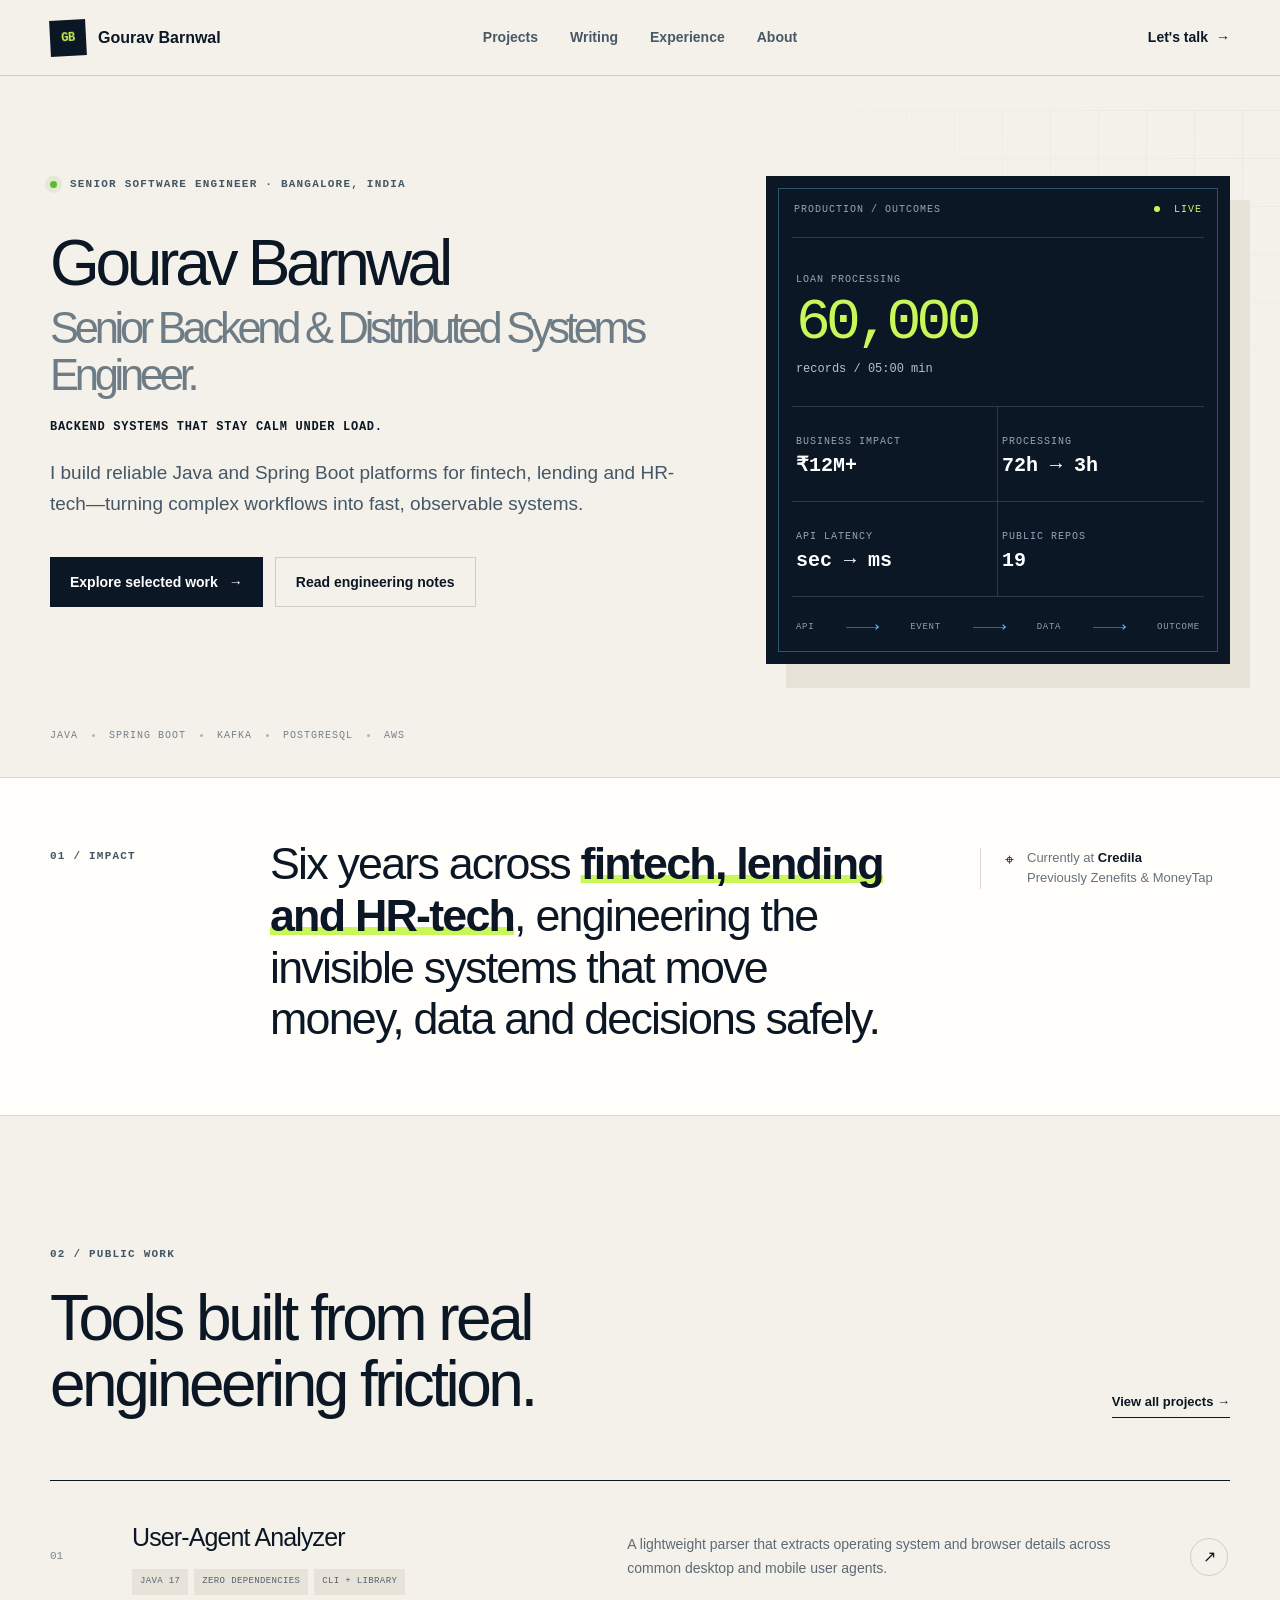
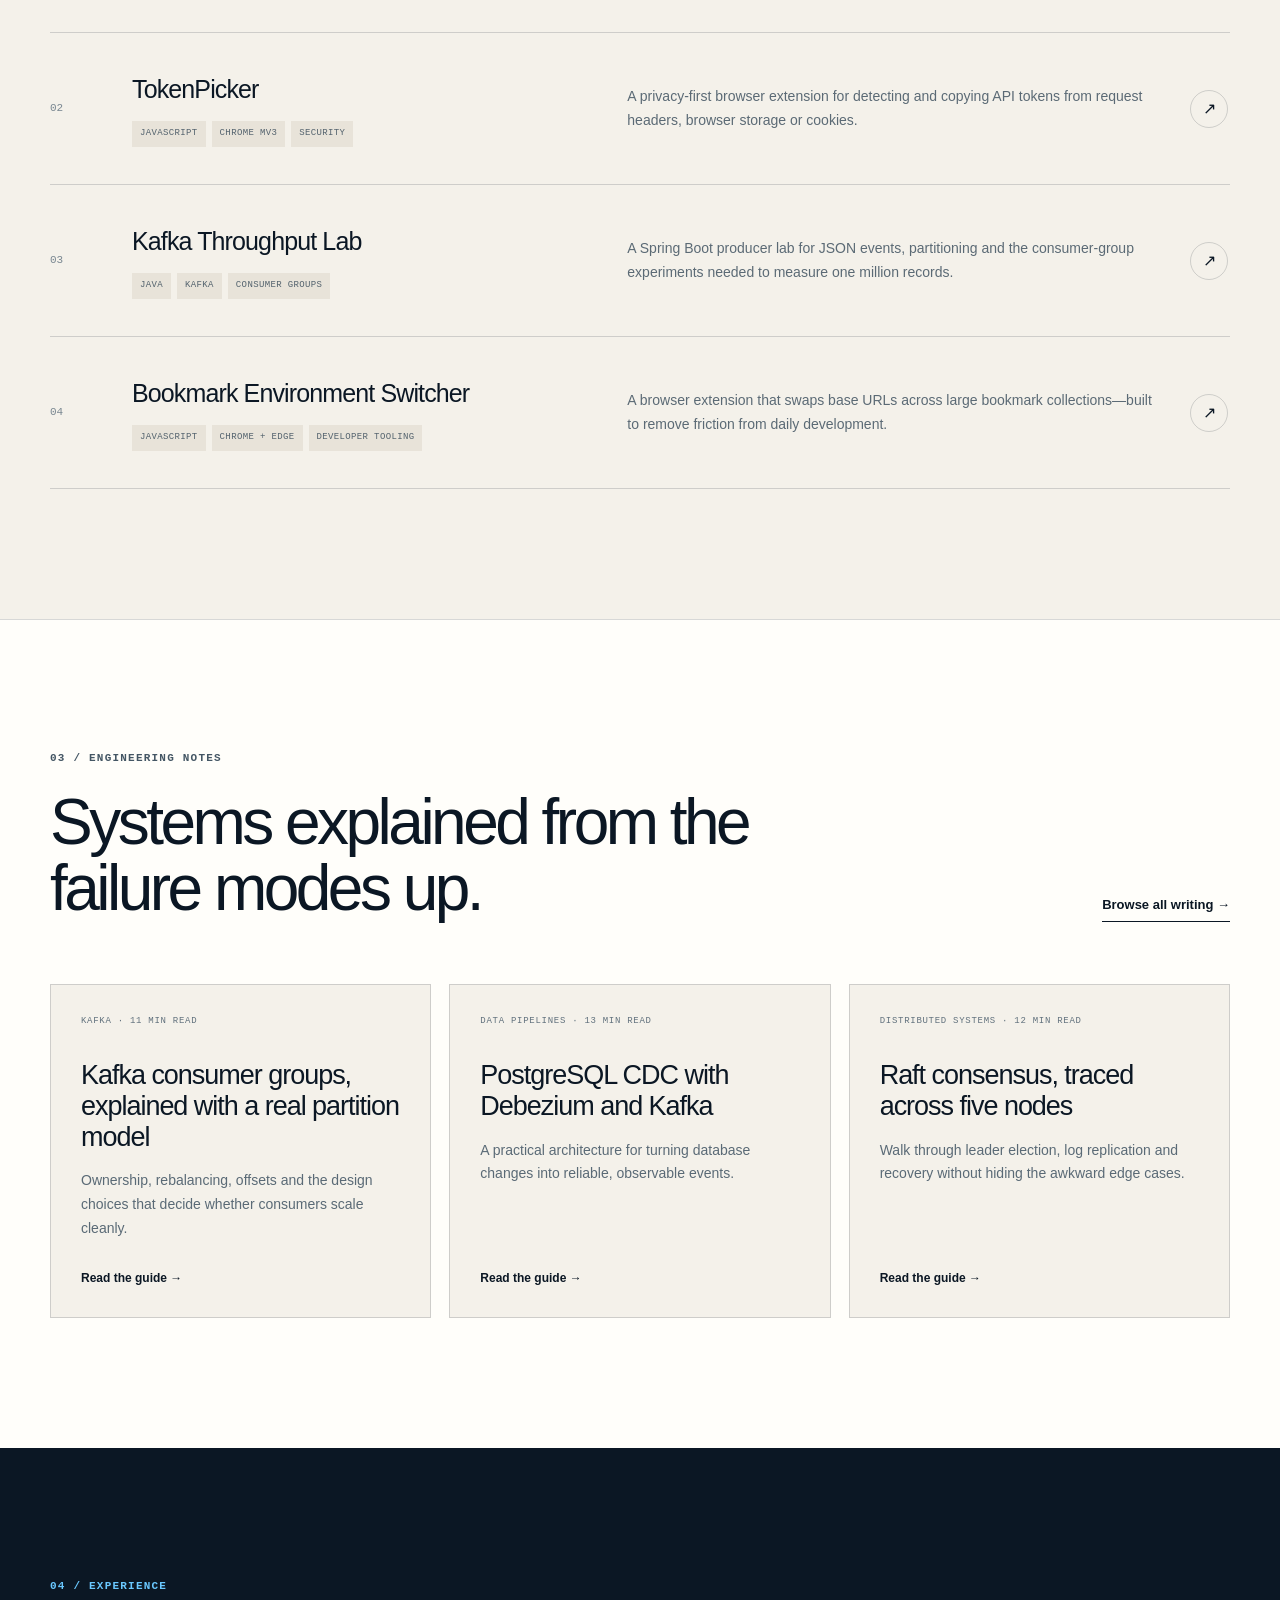
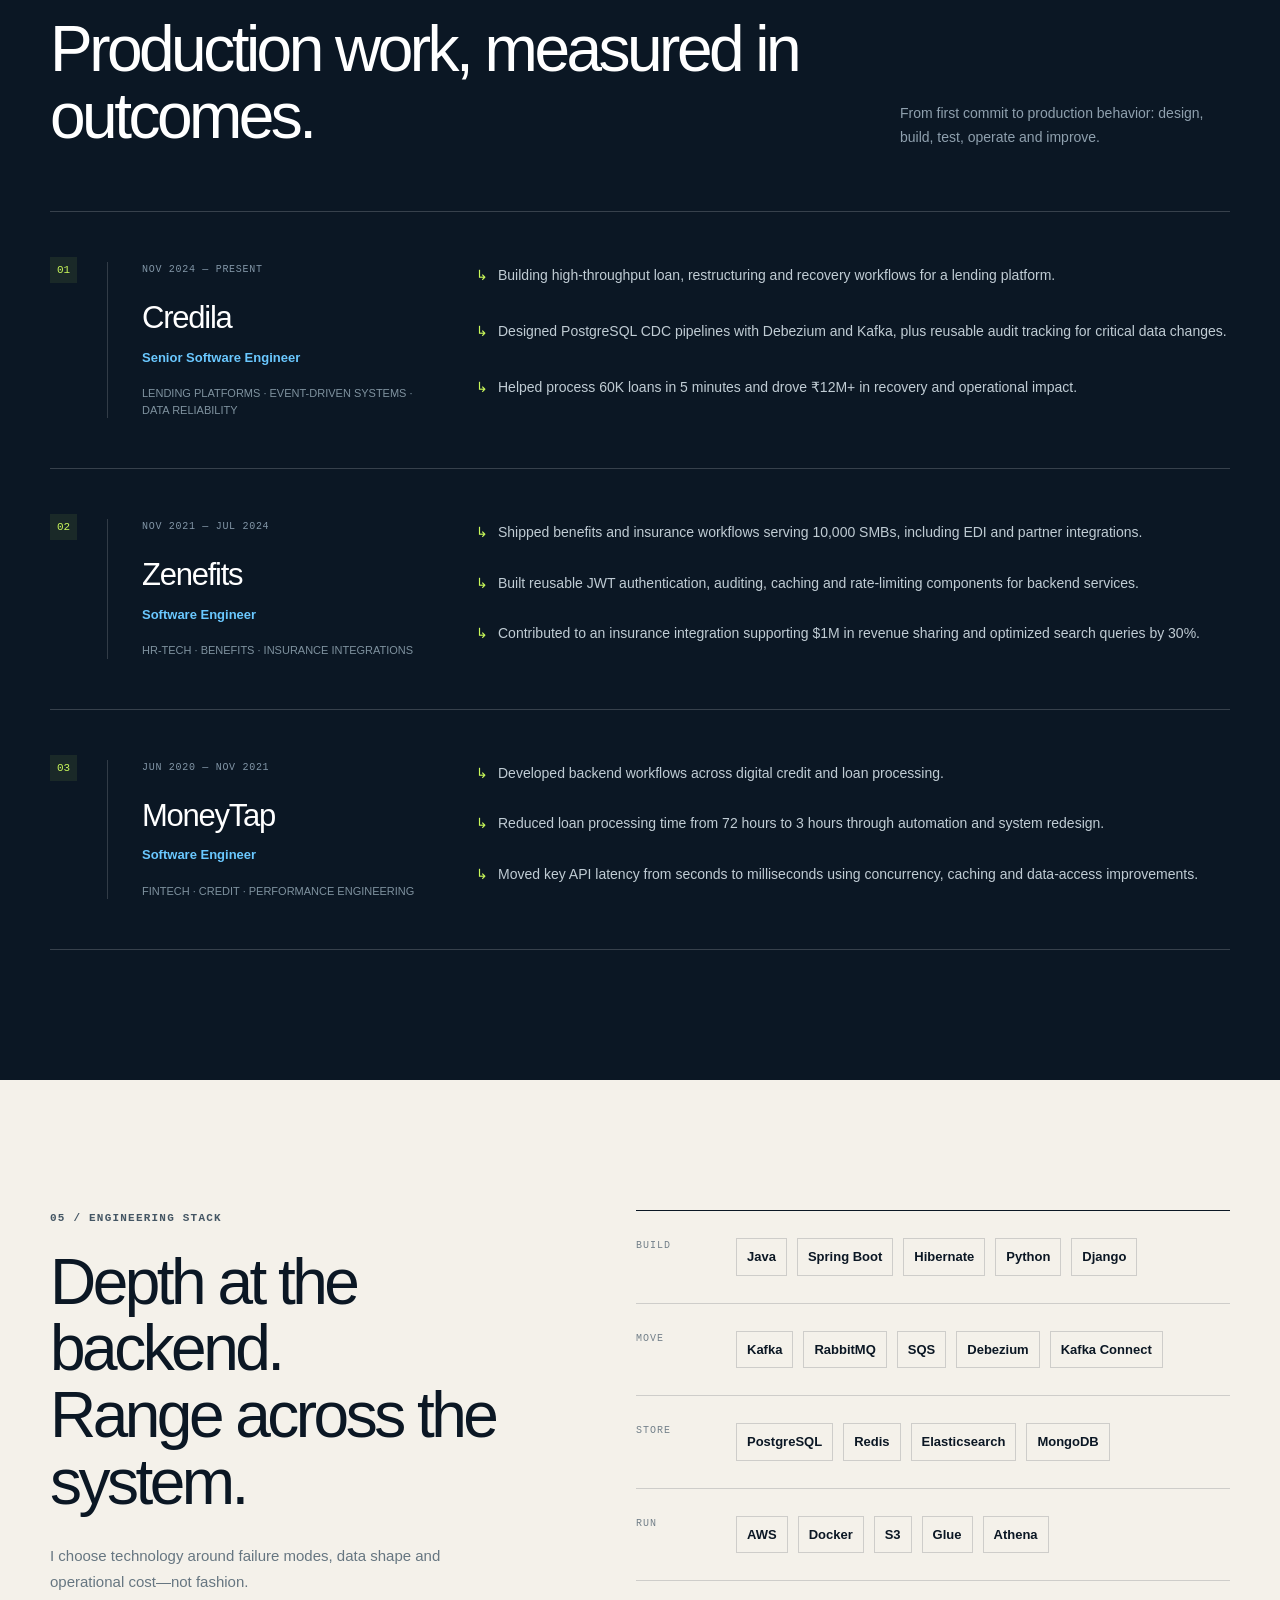
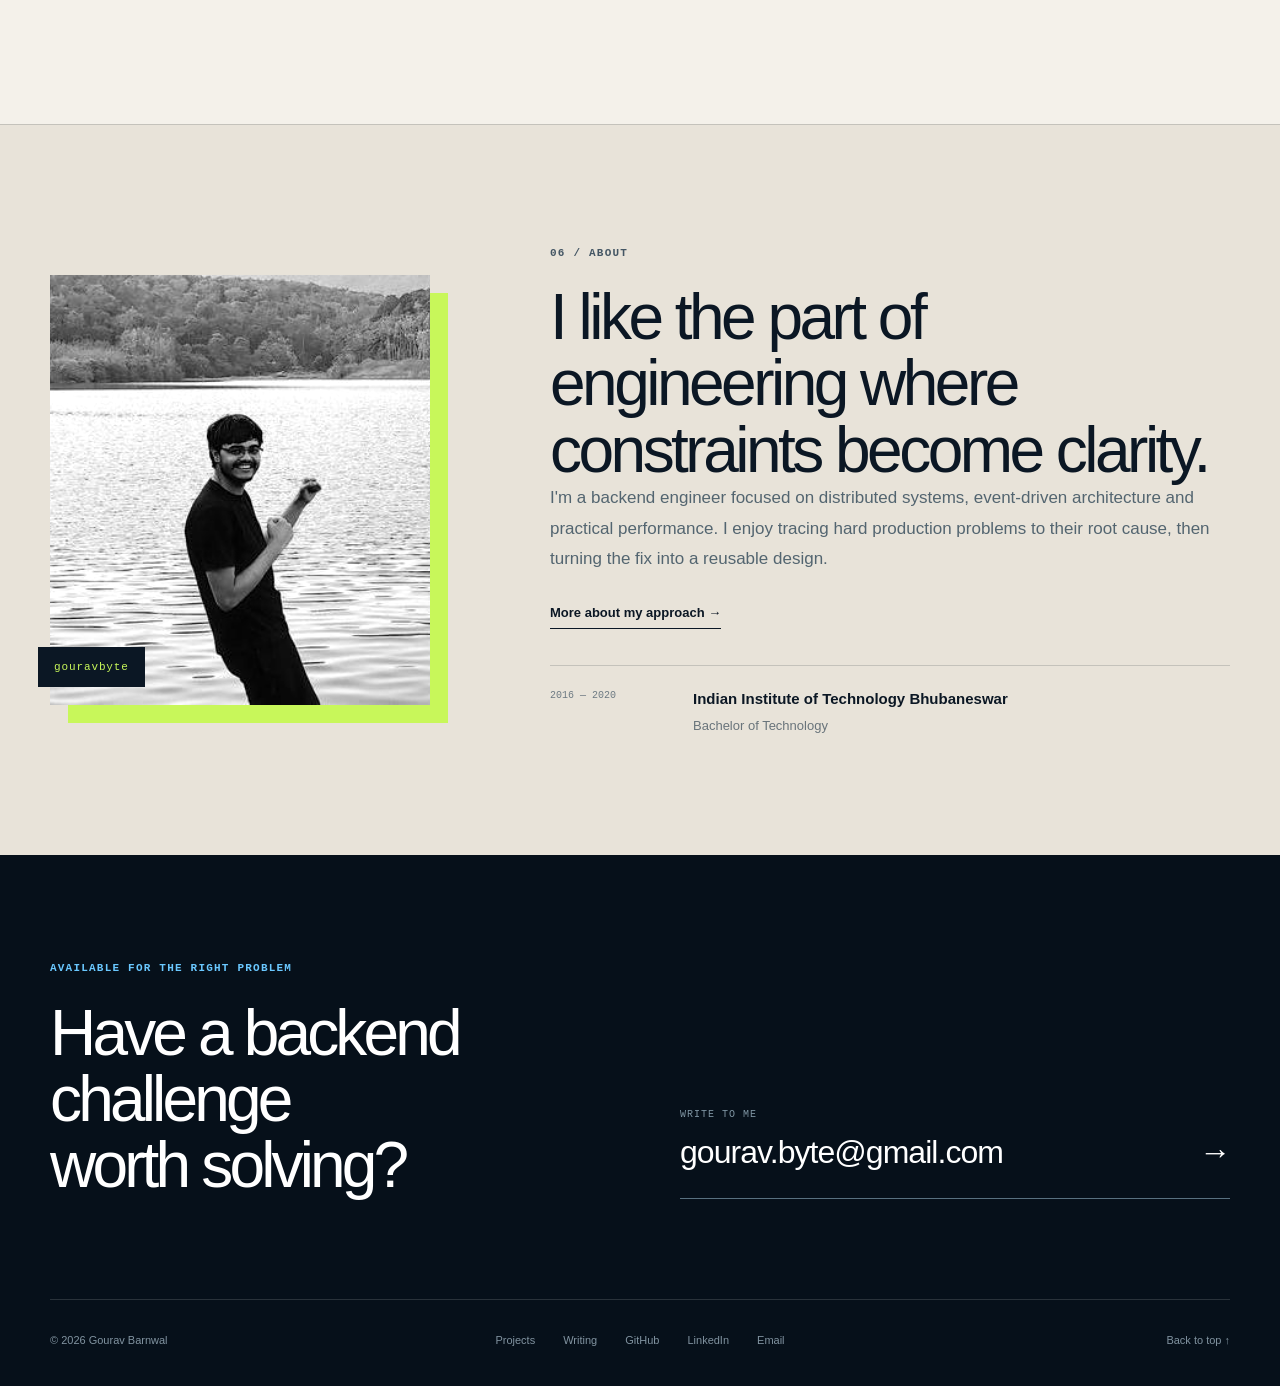
==== commit 53cef706: "Expand portfolio SEO and technical content" ====
--- a/index.html
+++ b/index.html
@@ -3,35 +3,85 @@
   <head>
     <meta charset="utf-8">
     <meta name="viewport" content="width=device-width, initial-scale=1">
-    <title>Gourav Barnwal — Senior Backend Engineer</title>
-    <meta name="description" content="Senior Software Engineer building reliable backend systems, distributed platforms, and event-driven architectures with Java and Spring Boot.">
-    <meta name="keywords" content="Gourav Barnwal, Senior Software Engineer, Backend Engineer, Java, Spring Boot, Distributed Systems">
+    <title>Gourav Barnwal | Senior Backend Engineer — Java, Spring Boot, Kafka</title>
+    <meta name="description" content="Gourav Barnwal is a Senior Backend Engineer specializing in Java, Spring Boot, Kafka, PostgreSQL, distributed systems and high-throughput backend platforms.">
     <meta name="theme-color" content="#0b1724">
     <link rel="canonical" href="https://gouravbyte.github.io/">
-    <link rel="icon" href="assets/avatar.jpg" type="image/jpeg">
-    <link rel="preload" href="assets/avatar.jpg" as="image">
-    <link rel="stylesheet" href="assets/styles.css">
-    <meta property="og:title" content="Gourav Barnwal — Senior Backend Engineer">
-    <meta property="og:description" content="Backend systems that stay calm under load. Java, Spring Boot, Kafka, PostgreSQL and AWS.">
-    <meta property="og:type" content="website">
+    <link rel="icon" href="/assets/avatar.jpg" type="image/jpeg">
+    <link rel="preload" href="/assets/avatar.jpg" as="image">
+    <link rel="stylesheet" href="/assets/styles.css">
+    <link rel="stylesheet" href="/assets/content.css">
+    <meta property="og:title" content="Gourav Barnwal | Senior Backend Engineer">
+    <meta property="og:description" content="Java, Spring Boot, Kafka, PostgreSQL and distributed systems—built for calm, observable production behavior.">
+    <meta property="og:type" content="profile">
     <meta property="og:url" content="https://gouravbyte.github.io/">
-    <meta property="og:image" content="https://avatars.githubusercontent.com/u/154265869?v=4">
-    <meta name="twitter:card" content="summary">
-    <meta name="twitter:title" content="Gourav Barnwal — Senior Backend Engineer">
-    <meta name="twitter:description" content="Backend systems that stay calm under load. Java, Spring Boot, Kafka, PostgreSQL and AWS.">
-    <meta name="twitter:image" content="https://avatars.githubusercontent.com/u/154265869?v=4">
+    <meta property="og:image" content="https://gouravbyte.github.io/assets/og.png">
+    <meta property="og:image:width" content="1734">
+    <meta property="og:image:height" content="907">
+    <meta name="twitter:card" content="summary_large_image">
+    <meta name="twitter:title" content="Gourav Barnwal | Senior Backend Engineer">
+    <meta name="twitter:description" content="Java, Spring Boot, Kafka, PostgreSQL and distributed systems—built for calm, observable production behavior.">
+    <meta name="twitter:image" content="https://gouravbyte.github.io/assets/og.png">
+    <script type="application/ld+json">
+      {
+        "@context": "https://schema.org",
+        "@graph": [
+          {
+            "@type": "WebSite",
+            "@id": "https://gouravbyte.github.io/#website",
+            "url": "https://gouravbyte.github.io/",
+            "name": "Gourav Barnwal",
+            "alternateName": "gouravbyte"
+          },
+          {
+            "@type": "ProfilePage",
+            "@id": "https://gouravbyte.github.io/#profile",
+            "url": "https://gouravbyte.github.io/",
+            "dateModified": "2026-09-09",
+            "mainEntity": {
+              "@type": "Person",
+              "@id": "https://gouravbyte.github.io/#gourav-barnwal",
+              "name": "Gourav Barnwal",
+              "alternateName": "gouravbyte",
+              "url": "https://gouravbyte.github.io/",
+              "image": "https://gouravbyte.github.io/assets/avatar.jpg",
+              "jobTitle": "Senior Software Engineer",
+              "description": "Senior Backend Engineer specializing in Java, Spring Boot, Kafka, PostgreSQL and distributed systems.",
+              "sameAs": [
+                "https://github.com/gouravbyte",
+                "https://www.linkedin.com/in/gouravbyte/"
+              ],
+              "alumniOf": {
+                "@type": "CollegeOrUniversity",
+                "name": "Indian Institute of Technology Bhubaneswar"
+              },
+              "knowsAbout": [
+                "Java",
+                "Spring Boot",
+                "Apache Kafka",
+                "PostgreSQL",
+                "Distributed Systems",
+                "Backend Engineering",
+                "AWS"
+              ]
+            }
+          }
+        ]
+      }
+    </script>
   </head>
   <body>
     <main>
       <header class="site-header">
-        <a class="brand" href="#top" aria-label="Gourav Barnwal — home">
+        <a class="brand" href="/" aria-label="Gourav Barnwal — home">
           <span class="brand-mark">GB</span>
           <span class="brand-name">Gourav Barnwal</span>
         </a>
         <nav aria-label="Primary navigation">
-          <a href="#work">Work</a>
+          <a href="/projects/">Projects</a>
+          <a href="/writing/">Writing</a>
           <a href="#experience">Experience</a>
-          <a href="#stack">Stack</a>
+          <a href="/about/">About</a>
         </nav>
         <a class="header-contact" href="mailto:gourav.byte@gmail.com">
           Let's talk <span aria-hidden="true">→</span>
@@ -41,11 +91,12 @@
       <section class="hero shell" id="top">
         <div class="hero-copy">
           <div class="eyebrow"><span class="pulse"></span> Senior Software Engineer · Bangalore, India</div>
-          <h1>Backend systems that<span>stay calm under load.</span></h1>
+          <h1>Gourav Barnwal<span>Senior Backend &amp; Distributed Systems Engineer.</span></h1>
+          <p class="hero-tagline">Backend systems that stay calm under load.</p>
           <p class="hero-lede">I build reliable Java and Spring Boot platforms for fintech, lending and HR-tech—turning complex workflows into fast, observable systems.</p>
           <div class="hero-actions">
-            <a class="button button-primary" href="#work">Explore selected work <span aria-hidden="true">→</span></a>
-            <a class="button button-secondary" href="https://github.com/gouravbyte" target="_blank" rel="noreferrer">GitHub · gouravbyte</a>
+            <a class="button button-primary" href="/projects/">Explore selected work <span aria-hidden="true">→</span></a>
+            <a class="button button-secondary" href="/writing/">Read engineering notes</a>
           </div>
         </div>
         <div class="signal-card" aria-label="Selected engineering outcomes">
@@ -76,28 +127,28 @@
       <section class="projects shell section" id="work">
         <div class="section-heading">
           <div><p class="section-kicker">02 / PUBLIC WORK</p><h2>Tools built from real engineering friction.</h2></div>
-          <a class="text-link" href="https://github.com/gouravbyte?tab=repositories" target="_blank" rel="noreferrer">View all repositories ↗</a>
+          <a class="text-link" href="/projects/">View all projects →</a>
         </div>
         <div class="project-list">
-          <a class="project-row" href="https://github.com/gouravbyte/user-agent-analyzer" target="_blank" rel="noreferrer">
+          <a class="project-row" href="/projects/user-agent-analyzer/">
             <span class="project-index">01</span>
             <div class="project-title"><h3>User-Agent Analyzer</h3><div class="tag-list"><span>Java 17</span><span>Zero dependencies</span><span>CLI + library</span></div></div>
             <p>A lightweight parser that extracts operating system and browser details across common desktop and mobile user agents.</p>
             <span class="project-arrow" aria-hidden="true">↗</span>
           </a>
-          <a class="project-row" href="https://github.com/gouravbyte/TokenPicker" target="_blank" rel="noreferrer">
+          <a class="project-row" href="/projects/token-picker/">
             <span class="project-index">02</span>
             <div class="project-title"><h3>TokenPicker</h3><div class="tag-list"><span>JavaScript</span><span>Chrome MV3</span><span>Security</span></div></div>
             <p>A privacy-first browser extension for detecting and copying API tokens from request headers, browser storage or cookies.</p>
             <span class="project-arrow" aria-hidden="true">↗</span>
           </a>
-          <a class="project-row" href="https://github.com/gouravbyte/kafka-producer-example" target="_blank" rel="noreferrer">
+          <a class="project-row" href="/projects/kafka-throughput-lab/">
             <span class="project-index">03</span>
             <div class="project-title"><h3>Kafka Throughput Lab</h3><div class="tag-list"><span>Java</span><span>Kafka</span><span>Consumer groups</span></div></div>
-            <p>Producer and consumer experiments built around one million data points, multi-consumer processing and restart behavior.</p>
-            <span class="project-arrow" aria-hidden="true">↗</span>
-          </a>
-          <a class="project-row" href="https://github.com/gouravbyte/BookmarkUrlExtension" target="_blank" rel="noreferrer">
+            <p>A Spring Boot producer lab for JSON events, partitioning and the consumer-group experiments needed to measure one million records.</p>
+            <span class="project-arrow" aria-hidden="true">↗</span>
+          </a>
+          <a class="project-row" href="/projects/bookmark-environment-switcher/">
             <span class="project-index">04</span>
             <div class="project-title"><h3>Bookmark Environment Switcher</h3><div class="tag-list"><span>JavaScript</span><span>Chrome + Edge</span><span>Developer tooling</span></div></div>
             <p>A browser extension that swaps base URLs across large bookmark collections—built to remove friction from daily development.</p>
@@ -106,10 +157,39 @@
         </div>
       </section>
 
+      <section class="writing-preview section" id="writing">
+        <div class="shell">
+          <div class="section-heading">
+            <div><p class="section-kicker">03 / ENGINEERING NOTES</p><h2>Systems explained from the failure modes up.</h2></div>
+            <a class="text-link" href="/writing/">Browse all writing →</a>
+          </div>
+          <div class="article-grid">
+            <a class="article-card" href="/writing/kafka-consumer-groups-explained/">
+              <span class="article-meta">KAFKA · 11 MIN READ</span>
+              <h3>Kafka consumer groups, explained with a real partition model</h3>
+              <p>Ownership, rebalancing, offsets and the design choices that decide whether consumers scale cleanly.</p>
+              <strong>Read the guide →</strong>
+            </a>
+            <a class="article-card" href="/writing/postgresql-cdc-debezium-kafka/">
+              <span class="article-meta">DATA PIPELINES · 13 MIN READ</span>
+              <h3>PostgreSQL CDC with Debezium and Kafka</h3>
+              <p>A practical architecture for turning database changes into reliable, observable events.</p>
+              <strong>Read the guide →</strong>
+            </a>
+            <a class="article-card" href="/writing/raft-consensus-five-nodes/">
+              <span class="article-meta">DISTRIBUTED SYSTEMS · 12 MIN READ</span>
+              <h3>Raft consensus, traced across five nodes</h3>
+              <p>Walk through leader election, log replication and recovery without hiding the awkward edge cases.</p>
+              <strong>Read the guide →</strong>
+            </a>
+          </div>
+        </div>
+      </section>
+
       <section class="experience-section section" id="experience">
         <div class="shell">
           <div class="section-heading light-heading">
-            <div><p class="section-kicker">03 / EXPERIENCE</p><h2>Production work, measured in outcomes.</h2></div>
+            <div><p class="section-kicker">04 / EXPERIENCE</p><h2>Production work, measured in outcomes.</h2></div>
             <p>From first commit to production behavior: design, build, test, operate and improve.</p>
           </div>
           <div class="timeline">
@@ -133,7 +213,7 @@
       </section>
 
       <section class="stack-section shell section" id="stack">
-        <div class="stack-intro"><p class="section-kicker">04 / ENGINEERING STACK</p><h2>Depth at the backend.<br>Range across the system.</h2><p>I choose technology around failure modes, data shape and operational cost—not fashion.</p></div>
+        <div class="stack-intro"><p class="section-kicker">05 / ENGINEERING STACK</p><h2>Depth at the backend.<br>Range across the system.</h2><p>I choose technology around failure modes, data shape and operational cost—not fashion.</p></div>
         <div class="stack-table">
           <div class="stack-row"><span>Build</span><div><strong>Java</strong><strong>Spring Boot</strong><strong>Hibernate</strong><strong>Python</strong><strong>Django</strong></div></div>
           <div class="stack-row"><span>Move</span><div><strong>Kafka</strong><strong>RabbitMQ</strong><strong>SQS</strong><strong>Debezium</strong><strong>Kafka Connect</strong></div></div>
@@ -146,9 +226,10 @@
         <div class="shell about-grid">
           <div class="portrait-wrap"><div class="portrait-halo"></div><img src="assets/avatar.jpg" alt="Gourav Barnwal" width="380" height="430"><span>gouravbyte</span></div>
           <div class="about-copy">
-            <p class="section-kicker">05 / ABOUT</p>
+            <p class="section-kicker">06 / ABOUT</p>
             <h2>I like the part of engineering where constraints become clarity.</h2>
             <p>I'm a backend engineer focused on distributed systems, event-driven architecture and practical performance. I enjoy tracing hard production problems to their root cause, then turning the fix into a reusable design.</p>
+            <a class="text-link about-link" href="/about/">More about my approach →</a>
             <div class="education"><span>2016 — 2020</span><div><strong>Indian Institute of Technology Bhubaneswar</strong><p>Bachelor of Technology</p></div></div>
           </div>
         </div>
@@ -161,7 +242,7 @@
         </div>
         <div class="shell footer-bottom">
           <p>© 2026 Gourav Barnwal</p>
-          <div><a href="https://github.com/gouravbyte" target="_blank" rel="noreferrer">GitHub</a><a href="https://www.linkedin.com/in/gouravbyte/" target="_blank" rel="noreferrer">LinkedIn</a><a href="mailto:gourav.byte@gmail.com">Email</a></div>
+          <div><a href="/projects/">Projects</a><a href="/writing/">Writing</a><a href="https://github.com/gouravbyte" target="_blank" rel="me noreferrer">GitHub</a><a href="https://www.linkedin.com/in/gouravbyte/" target="_blank" rel="me noreferrer">LinkedIn</a><a href="mailto:gourav.byte@gmail.com">Email</a></div>
           <a href="#top">Back to top ↑</a>
         </div>
       </footer>
--- a/assets/content.css
+++ b/assets/content.css
@@ -0,0 +1,720 @@
+.hero-tagline {
+  color: var(--ink);
+  font-family: var(--mono);
+  font-size: 12px;
+  font-weight: 760;
+  letter-spacing: .06em;
+  margin: -11px 0 22px;
+  text-transform: uppercase;
+}
+
+.hero h1 {
+  font-size: clamp(46px, 5vw, 72px);
+}
+
+.hero h1 span {
+  font-size: .68em;
+  line-height: 1.08;
+  margin-top: .25em;
+}
+
+.writing-preview {
+  background: var(--white);
+  border-top: 1px solid var(--line);
+}
+
+.article-grid {
+  display: grid;
+  gap: 18px;
+  grid-template-columns: repeat(3, 1fr);
+}
+
+.article-card {
+  background: var(--paper);
+  border: 1px solid var(--line);
+  display: flex;
+  flex-direction: column;
+  min-height: 315px;
+  padding: 30px;
+  transition: box-shadow .2s, transform .2s;
+}
+
+.article-card:hover {
+  box-shadow: 9px 9px 0 var(--acid);
+  transform: translate(-3px, -3px);
+}
+
+.article-meta {
+  color: #61717d;
+  font-family: var(--mono);
+  font-size: 9px;
+  letter-spacing: .08em;
+}
+
+.article-card h3 {
+  font-size: 27px;
+  letter-spacing: -.038em;
+  line-height: 1.14;
+  margin: 32px 0 17px;
+}
+
+.article-card p {
+  color: #5a6a76;
+  font-size: 14px;
+  line-height: 1.7;
+  margin: 0;
+}
+
+.article-card strong {
+  font-size: 12px;
+  margin-top: auto;
+  padding-top: 28px;
+}
+
+.about-link {
+  margin-top: 28px;
+  width: max-content;
+}
+
+.content-page {
+  background: var(--paper);
+}
+
+.content-page .site-header {
+  position: relative;
+}
+
+.content-header nav a[aria-current="page"] {
+  color: var(--ink);
+  text-decoration: underline;
+  text-decoration-color: var(--acid);
+  text-decoration-thickness: 5px;
+  text-underline-offset: -2px;
+}
+
+.page-shell {
+  margin-inline: auto;
+  width: min(920px, 100% - 48px);
+}
+
+.page-shell-wide {
+  margin-inline: auto;
+  width: min(1180px, 100% - 48px);
+}
+
+.breadcrumb {
+  color: #667681;
+  display: flex;
+  font-family: var(--mono);
+  font-size: 10px;
+  gap: 9px;
+  letter-spacing: .06em;
+  padding-top: 46px;
+  text-transform: uppercase;
+}
+
+.breadcrumb a:hover {
+  color: var(--ink);
+}
+
+.page-hero {
+  border-bottom: 1px solid var(--line);
+  padding: 68px 0 82px;
+}
+
+.page-hero .section-kicker {
+  margin-bottom: 28px;
+}
+
+.page-hero h1 {
+  font-size: clamp(48px, 7vw, 82px);
+  letter-spacing: -.06em;
+  line-height: .98;
+  margin: 0;
+  max-width: 990px;
+}
+
+.page-hero .page-deck {
+  color: #4f616e;
+  font-size: 19px;
+  line-height: 1.65;
+  margin: 30px 0 0;
+  max-width: 780px;
+}
+
+.page-meta {
+  color: #6b7983;
+  display: flex;
+  flex-wrap: wrap;
+  font-family: var(--mono);
+  font-size: 10px;
+  gap: 10px 24px;
+  letter-spacing: .06em;
+  margin-top: 32px;
+  text-transform: uppercase;
+}
+
+.content-layout {
+  display: grid;
+  gap: 85px;
+  grid-template-columns: minmax(0, 1fr) 220px;
+  padding-bottom: 118px;
+  padding-top: 78px;
+}
+
+.article-body {
+  min-width: 0;
+}
+
+.article-body h2 {
+  font-size: clamp(31px, 4vw, 46px);
+  letter-spacing: -.045em;
+  line-height: 1.08;
+  margin: 74px 0 22px;
+  scroll-margin-top: 30px;
+}
+
+.article-body h2:first-child {
+  margin-top: 0;
+}
+
+.article-body h3 {
+  font-size: 24px;
+  letter-spacing: -.025em;
+  line-height: 1.2;
+  margin: 44px 0 15px;
+}
+
+.article-body p,
+.article-body li {
+  color: #3f5260;
+  font-size: 17px;
+  line-height: 1.82;
+}
+
+.article-body p {
+  margin: 0 0 22px;
+}
+
+.article-body ul,
+.article-body ol {
+  display: grid;
+  gap: 11px;
+  margin: 22px 0 28px;
+  padding-left: 22px;
+}
+
+.article-body ul {
+  list-style: disc;
+}
+
+.article-body ol {
+  list-style: decimal;
+}
+
+.article-body strong {
+  color: var(--ink);
+}
+
+.article-body a {
+  text-decoration: underline;
+  text-decoration-color: #96bd37;
+  text-decoration-thickness: 2px;
+  text-underline-offset: 3px;
+}
+
+.article-body blockquote {
+  background: var(--white);
+  border-left: 5px solid var(--acid);
+  margin: 36px 0;
+  padding: 22px 27px;
+}
+
+.article-body blockquote p {
+  color: var(--ink);
+  font-size: 19px;
+  margin: 0;
+}
+
+.article-body pre {
+  background: var(--ink);
+  color: #dce6ed;
+  font-size: 13px;
+  line-height: 1.75;
+  margin: 31px 0;
+  overflow: auto;
+  padding: 25px;
+}
+
+.article-body code {
+  font-family: var(--mono);
+}
+
+.article-body :not(pre) > code {
+  background: var(--paper-deep);
+  color: #233746;
+  font-size: .9em;
+  padding: .14em .35em;
+}
+
+.article-body table {
+  background: var(--white);
+  font-size: 14px;
+  margin: 30px 0;
+  width: 100%;
+}
+
+.article-body th,
+.article-body td {
+  border: 1px solid var(--line);
+  padding: 14px;
+  text-align: left;
+  vertical-align: top;
+}
+
+.article-body th {
+  background: var(--ink);
+  color: #fff;
+}
+
+.article-body figure {
+  margin: 38px 0;
+}
+
+.article-body figcaption {
+  color: #6b7983;
+  font-size: 12px;
+  margin-top: 12px;
+}
+
+.diagram {
+  align-items: center;
+  background: var(--ink);
+  color: #fff;
+  display: grid;
+  gap: 10px;
+  grid-template-columns: repeat(5, 1fr);
+  padding: 28px;
+}
+
+.diagram span {
+  border: 1px solid #ffffff3b;
+  font-family: var(--mono);
+  font-size: 10px;
+  padding: 15px 8px;
+  text-align: center;
+}
+
+.diagram b {
+  background: var(--acid);
+  height: 1px;
+  position: relative;
+}
+
+.diagram b::after {
+  border: solid var(--acid);
+  border-width: 1px 1px 0 0;
+  content: "";
+  height: 5px;
+  position: absolute;
+  right: 0;
+  top: -2px;
+  transform: rotate(45deg);
+  width: 5px;
+}
+
+.node-diagram {
+  background: var(--ink);
+  color: #fff;
+  display: grid;
+  gap: 12px;
+  grid-template-columns: repeat(5, 1fr);
+  padding: 28px;
+}
+
+.node-diagram div {
+  border: 1px solid #ffffff3b;
+  font-family: var(--mono);
+  font-size: 10px;
+  padding: 18px 8px;
+  text-align: center;
+}
+
+.node-diagram .leader {
+  background: var(--acid);
+  border-color: var(--acid);
+  color: var(--ink);
+}
+
+.callout {
+  background: var(--white);
+  border: 1px solid var(--line);
+  border-left: 5px solid var(--blue);
+  margin: 34px 0;
+  padding: 24px;
+}
+
+.callout > strong {
+  font-family: var(--mono);
+  font-size: 10px;
+  letter-spacing: .07em;
+  text-transform: uppercase;
+}
+
+.callout p {
+  margin: 10px 0 0;
+}
+
+.toc {
+  align-self: start;
+  position: sticky;
+  top: 28px;
+}
+
+.toc > span {
+  font-family: var(--mono);
+  font-size: 9px;
+  letter-spacing: .1em;
+  text-transform: uppercase;
+}
+
+.toc ol {
+  border-top: 1px solid var(--line);
+  gap: 0;
+  list-style: none;
+  margin-top: 15px;
+}
+
+.toc li {
+  border-bottom: 1px solid var(--line);
+}
+
+.toc a {
+  color: #586975;
+  display: block;
+  font-size: 12px;
+  line-height: 1.45;
+  padding: 12px 0;
+}
+
+.toc a:hover {
+  color: var(--ink);
+}
+
+.content-cta {
+  background: var(--ink);
+  color: #fff;
+  padding: 64px 0;
+}
+
+.content-cta-grid {
+  align-items: center;
+  display: grid;
+  gap: 40px;
+  grid-template-columns: 1fr auto;
+}
+
+.content-cta h2 {
+  font-size: clamp(30px, 4vw, 48px);
+  letter-spacing: -.045em;
+  margin: 0;
+}
+
+.content-cta p {
+  color: #99aab6;
+  line-height: 1.6;
+  margin: 13px 0 0;
+}
+
+.content-cta .button {
+  background: var(--acid);
+  color: var(--ink);
+}
+
+.compact-footer {
+  padding-top: 0;
+}
+
+.compact-footer .footer-bottom {
+  border-top: 0;
+  margin-top: 0;
+}
+
+.collection-hero {
+  padding-bottom: 66px;
+}
+
+.collection-grid {
+  display: grid;
+  gap: 20px;
+  grid-template-columns: repeat(2, 1fr);
+  padding-bottom: 115px;
+  padding-top: 70px;
+}
+
+.collection-card {
+  background: var(--white);
+  border: 1px solid var(--line);
+  display: flex;
+  flex-direction: column;
+  min-height: 340px;
+  padding: 34px;
+  transition: box-shadow .2s, transform .2s;
+}
+
+.collection-card:hover {
+  box-shadow: 10px 10px 0 var(--acid);
+  transform: translate(-3px, -3px);
+}
+
+.collection-card .card-index {
+  color: #70808b;
+  font-family: var(--mono);
+  font-size: 10px;
+}
+
+.collection-card h2 {
+  font-size: 32px;
+  letter-spacing: -.04em;
+  line-height: 1.1;
+  margin: 45px 0 15px;
+}
+
+.collection-card p {
+  color: #5a6a76;
+  font-size: 14px;
+  line-height: 1.7;
+  margin: 0;
+}
+
+.collection-card .tag-list {
+  margin-top: 24px;
+}
+
+.collection-card > strong {
+  font-size: 12px;
+  margin-top: auto;
+  padding-top: 30px;
+}
+
+.project-facts {
+  background: var(--line);
+  border: 1px solid var(--line);
+  display: grid;
+  gap: 1px;
+  grid-template-columns: repeat(3, 1fr);
+  margin: 42px 0;
+}
+
+.project-facts div {
+  background: var(--white);
+  padding: 20px;
+}
+
+.project-facts span {
+  color: #6d7b84;
+  display: block;
+  font-family: var(--mono);
+  font-size: 9px;
+  letter-spacing: .08em;
+  text-transform: uppercase;
+}
+
+.project-facts strong {
+  display: block;
+  font-size: 15px;
+  margin-top: 8px;
+}
+
+.writing-list {
+  border-top: 1px solid var(--ink);
+  margin-bottom: 115px;
+  margin-top: 70px;
+}
+
+.writing-row {
+  align-items: center;
+  border-bottom: 1px solid var(--line);
+  display: grid;
+  gap: 35px;
+  grid-template-columns: 150px 1fr 120px;
+  padding: 34px 0;
+}
+
+.writing-row > span {
+  color: #6d7a83;
+  font-family: var(--mono);
+  font-size: 9px;
+  letter-spacing: .06em;
+  text-transform: uppercase;
+}
+
+.writing-row h2 {
+  font-size: 27px;
+  letter-spacing: -.035em;
+  margin: 0 0 10px;
+}
+
+.writing-row p {
+  color: #596a76;
+  font-size: 14px;
+  line-height: 1.6;
+  margin: 0;
+}
+
+.writing-row > strong {
+  font-size: 12px;
+  text-align: right;
+}
+
+.writing-row:hover h2 {
+  text-decoration: underline;
+  text-decoration-color: var(--acid);
+  text-decoration-thickness: 8px;
+  text-underline-offset: -3px;
+}
+
+.author-box {
+  align-items: center;
+  background: var(--paper-deep);
+  display: grid;
+  gap: 20px;
+  grid-template-columns: 68px 1fr;
+  margin-top: 70px;
+  padding: 24px;
+}
+
+.author-box img {
+  border-radius: 50%;
+  height: 68px;
+  object-fit: cover;
+  width: 68px;
+}
+
+.author-box strong {
+  font-size: 15px;
+}
+
+.author-box p {
+  font-size: 13px;
+  line-height: 1.55;
+  margin: 4px 0 0;
+}
+
+@media (max-width: 980px) {
+  .article-grid,
+  .collection-grid {
+    grid-template-columns: 1fr;
+  }
+
+  .content-layout {
+    grid-template-columns: 1fr;
+  }
+
+  .toc {
+    grid-row: 1;
+    position: relative;
+    top: auto;
+  }
+
+  .writing-row {
+    grid-template-columns: 120px 1fr;
+  }
+
+  .writing-row > strong {
+    display: none;
+  }
+}
+
+@media (max-width: 720px) {
+  .page-shell,
+  .page-shell-wide {
+    width: min(100% - 30px, 1180px);
+  }
+
+  .page-hero {
+    padding: 48px 0 60px;
+  }
+
+  .page-hero h1 {
+    font-size: 47px;
+  }
+
+  .page-hero .page-deck {
+    font-size: 16px;
+  }
+
+  .content-layout {
+    gap: 48px;
+    padding-bottom: 82px;
+    padding-top: 58px;
+  }
+
+  .article-body p,
+  .article-body li {
+    font-size: 16px;
+  }
+
+  .diagram {
+    grid-template-columns: 1fr;
+  }
+
+  .diagram b {
+    height: 20px;
+    justify-self: center;
+    width: 1px;
+  }
+
+  .diagram b::after {
+    bottom: 0;
+    right: -2px;
+    top: auto;
+    transform: rotate(135deg);
+  }
+
+  .node-diagram {
+    grid-template-columns: 1fr;
+  }
+
+  .content-cta-grid,
+  .project-facts,
+  .writing-row {
+    grid-template-columns: 1fr;
+  }
+
+  .collection-grid {
+    padding-bottom: 82px;
+    padding-top: 48px;
+  }
+
+  .collection-card {
+    min-height: 310px;
+    padding: 26px;
+  }
+
+  .writing-row {
+    gap: 13px;
+    padding: 28px 0;
+  }
+
+  .article-grid {
+    gap: 14px;
+  }
+
+  .article-card {
+    min-height: 280px;
+    padding: 25px;
+  }
+
+  .footer-bottom > div {
+    gap: 14px;
+  }
+
+  .hero-tagline {
+    margin-top: -4px;
+  }
+
+  .content-header .header-contact {
+    display: none;
+  }
+}
